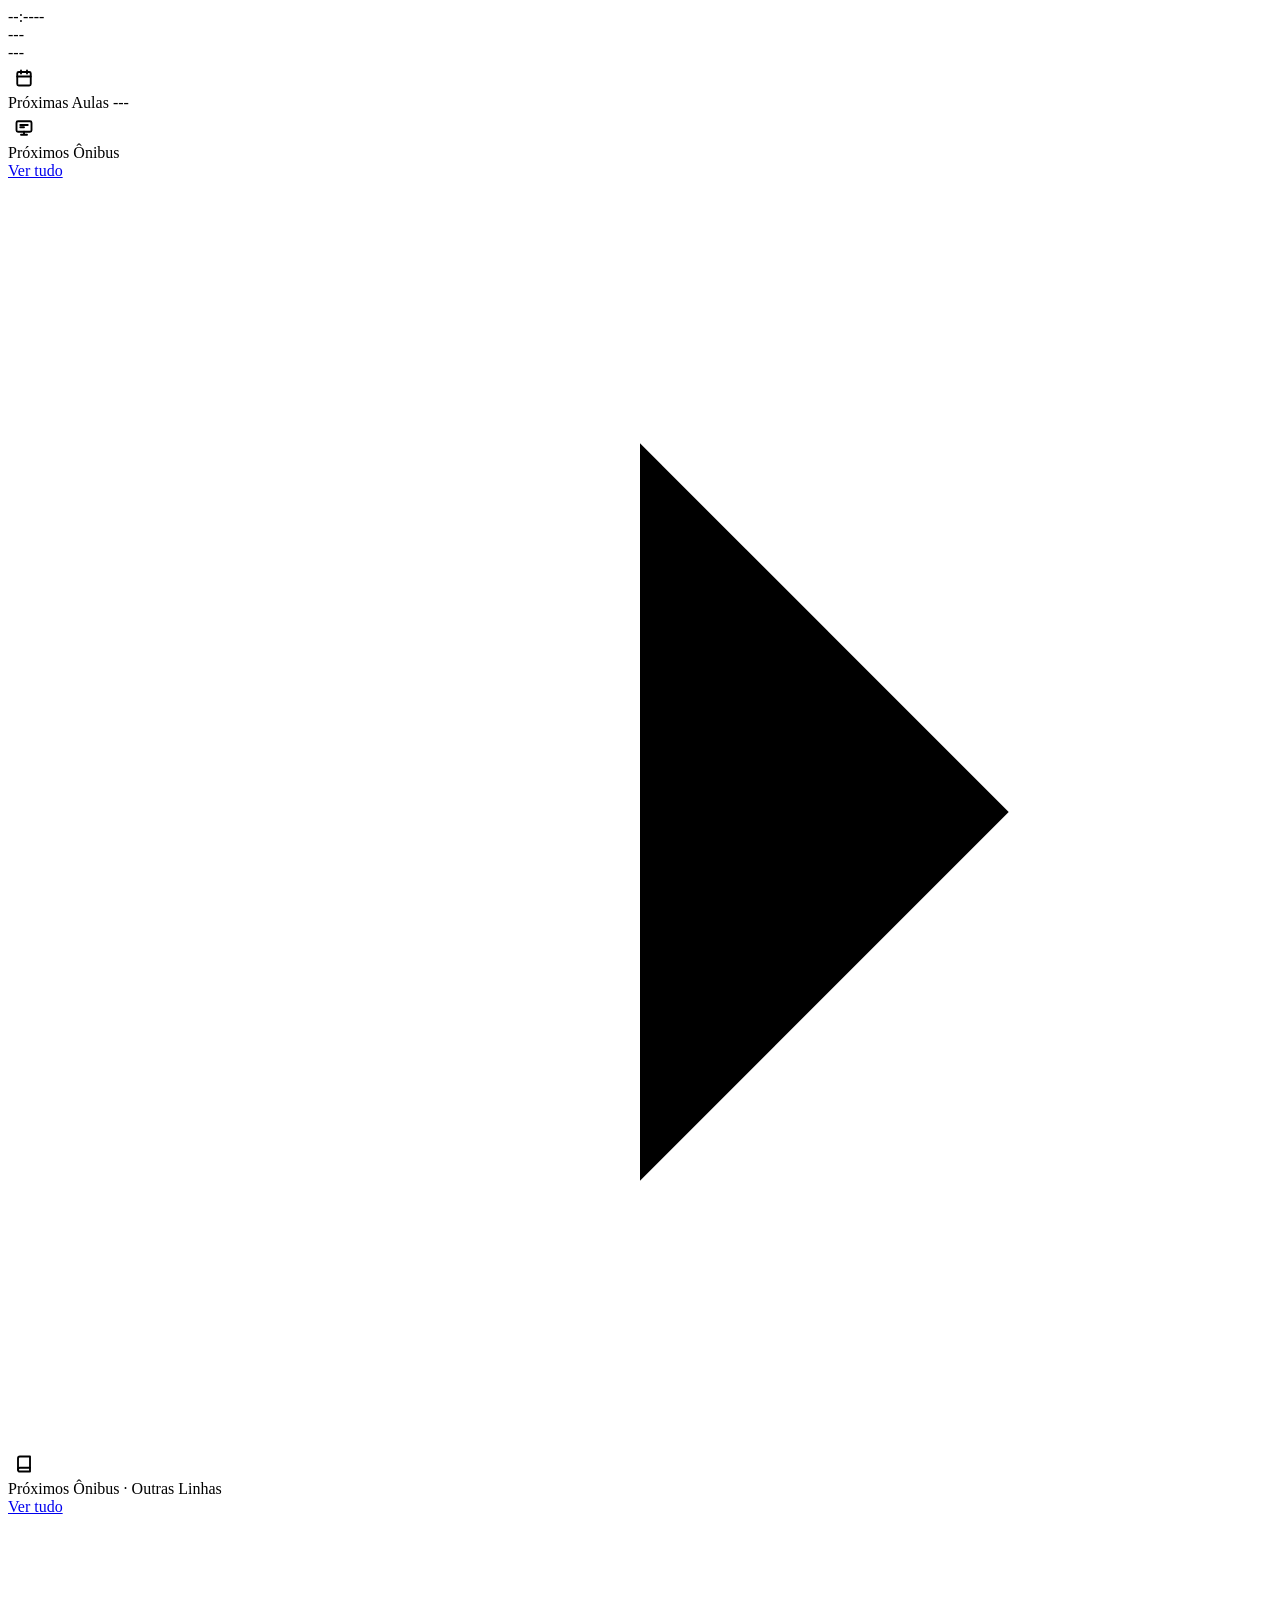
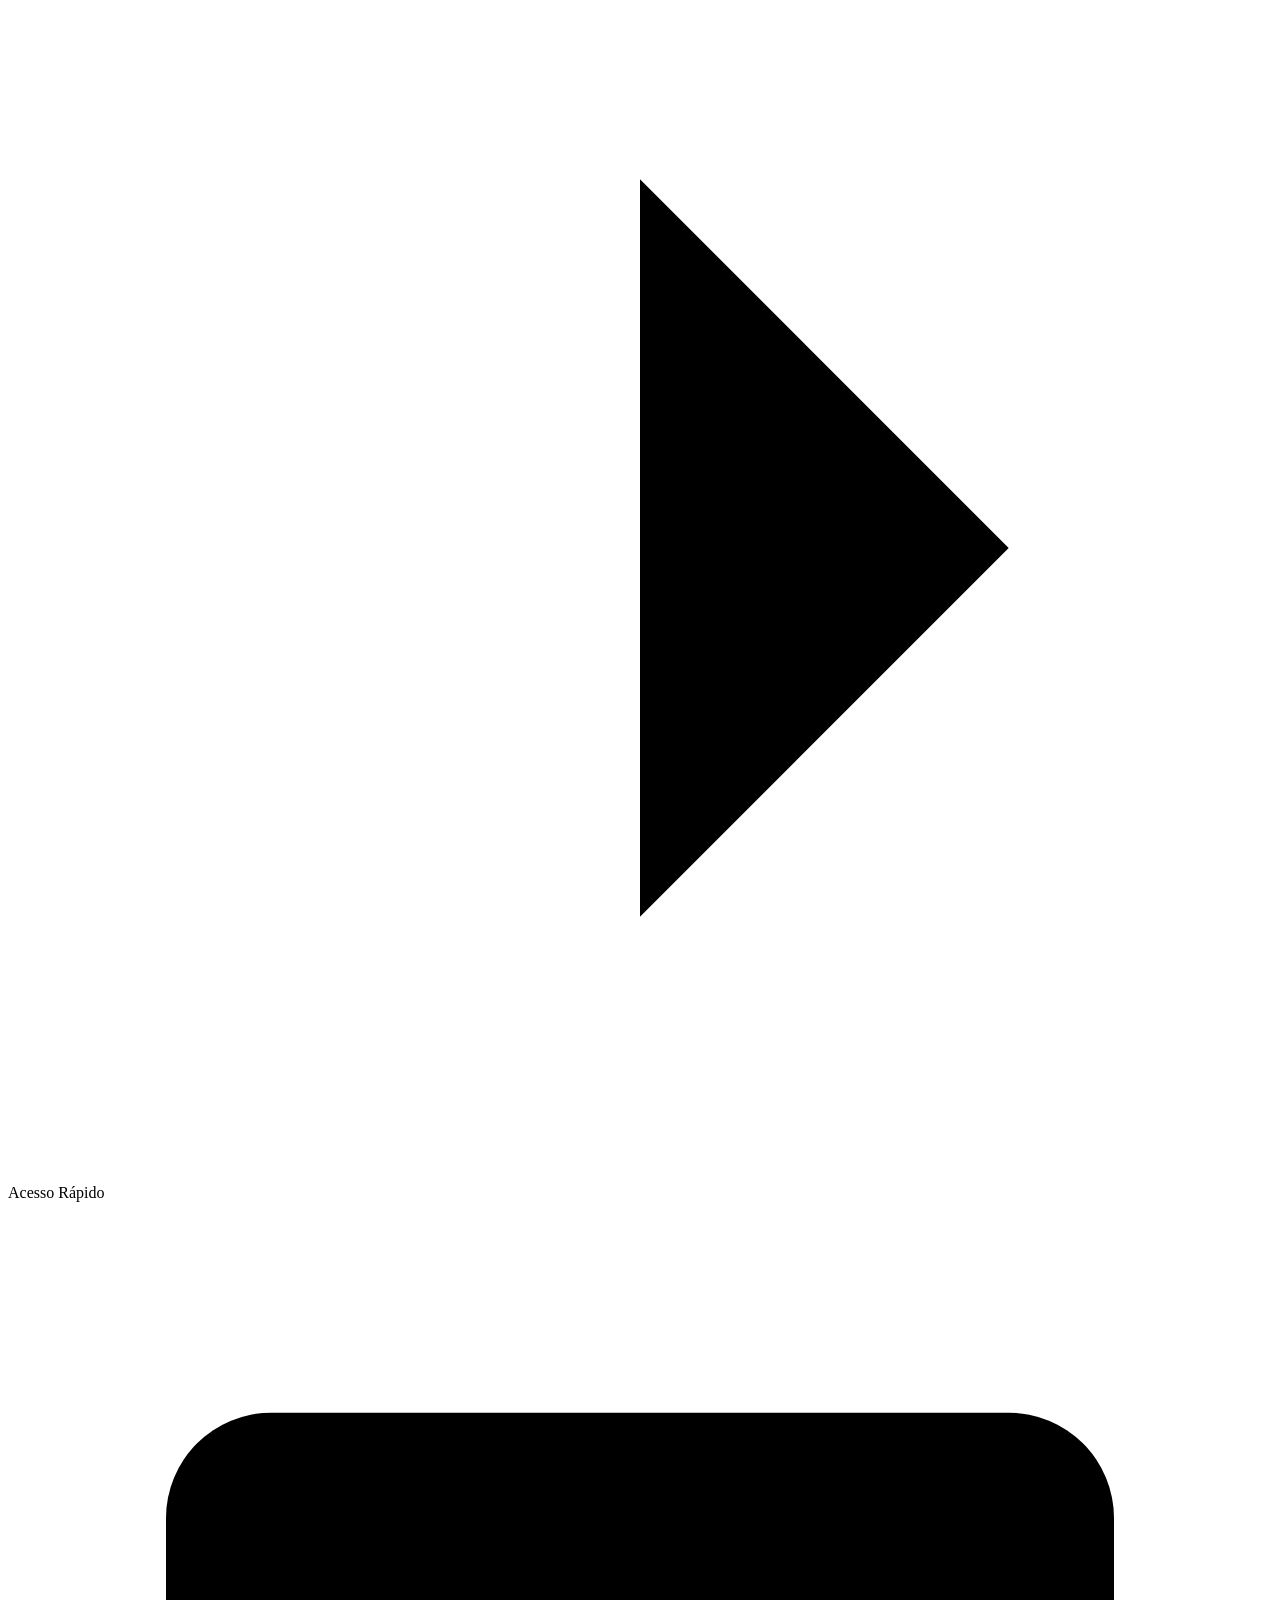
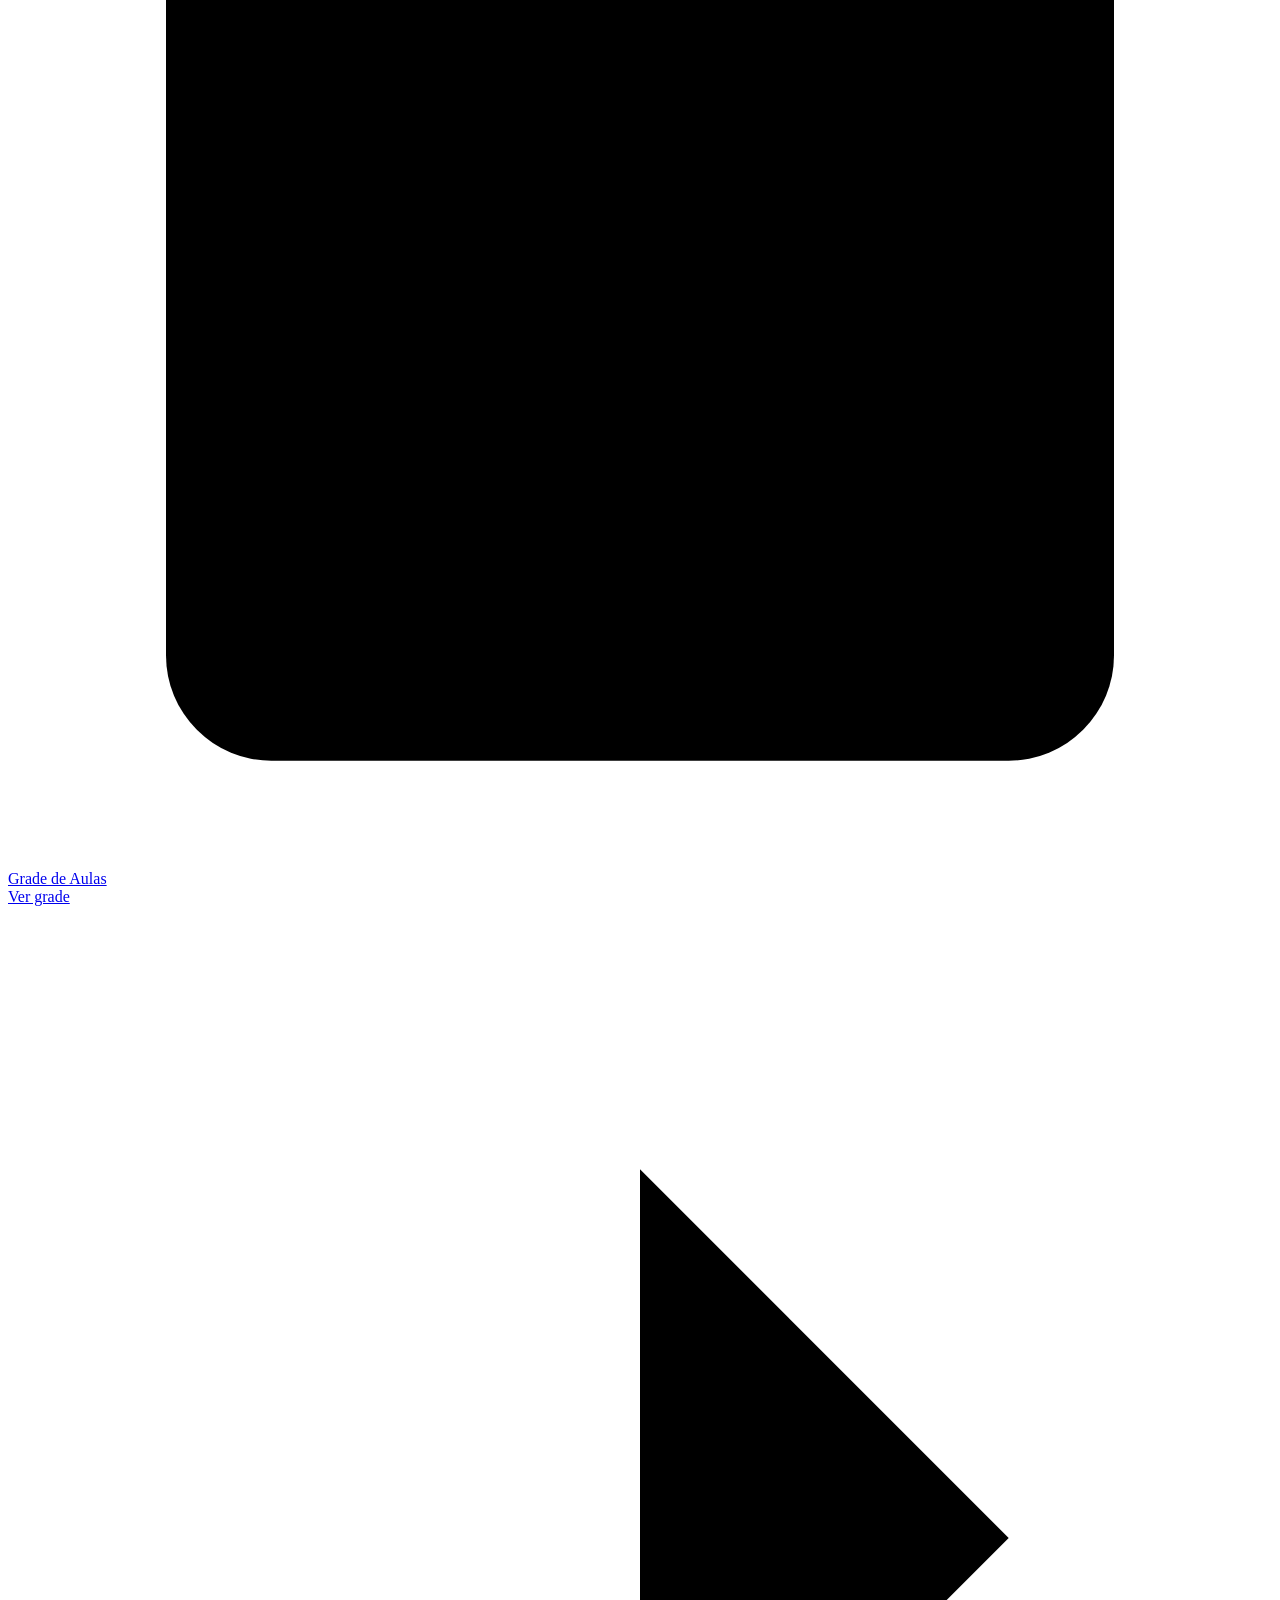
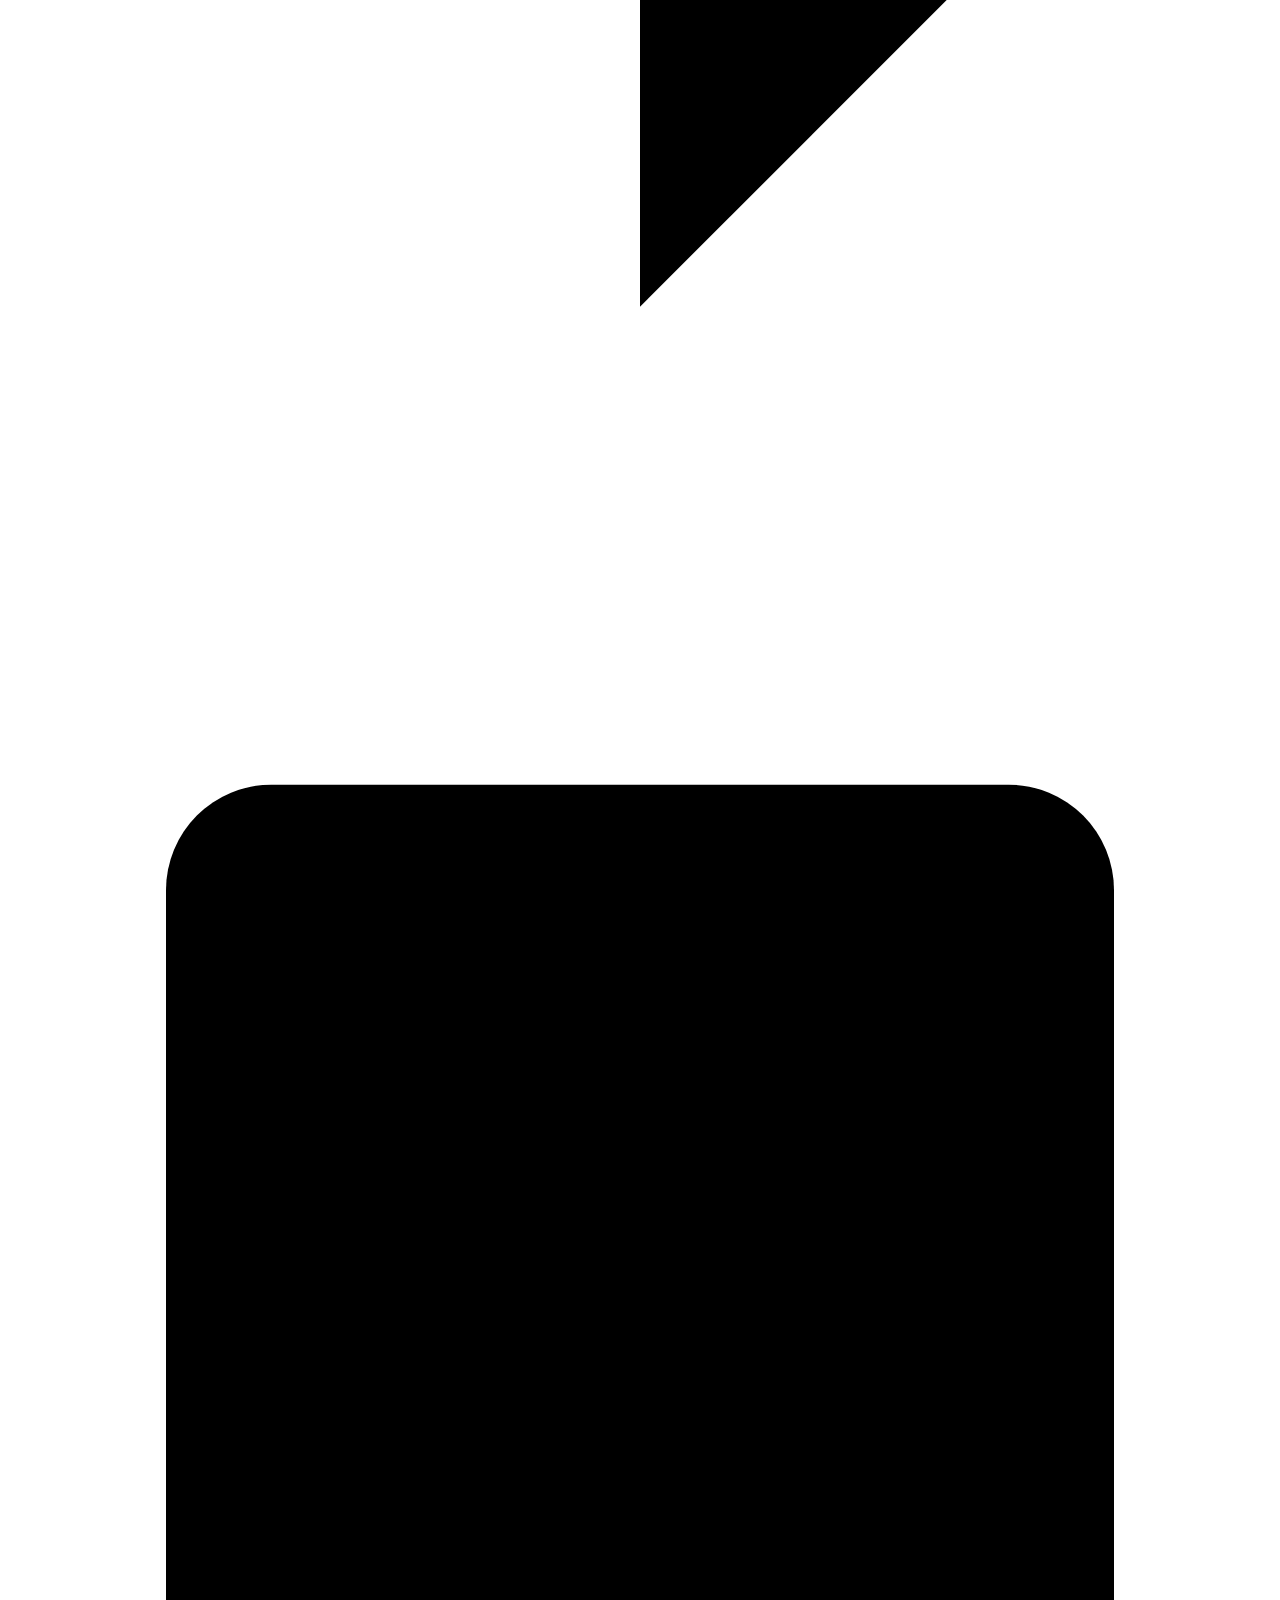
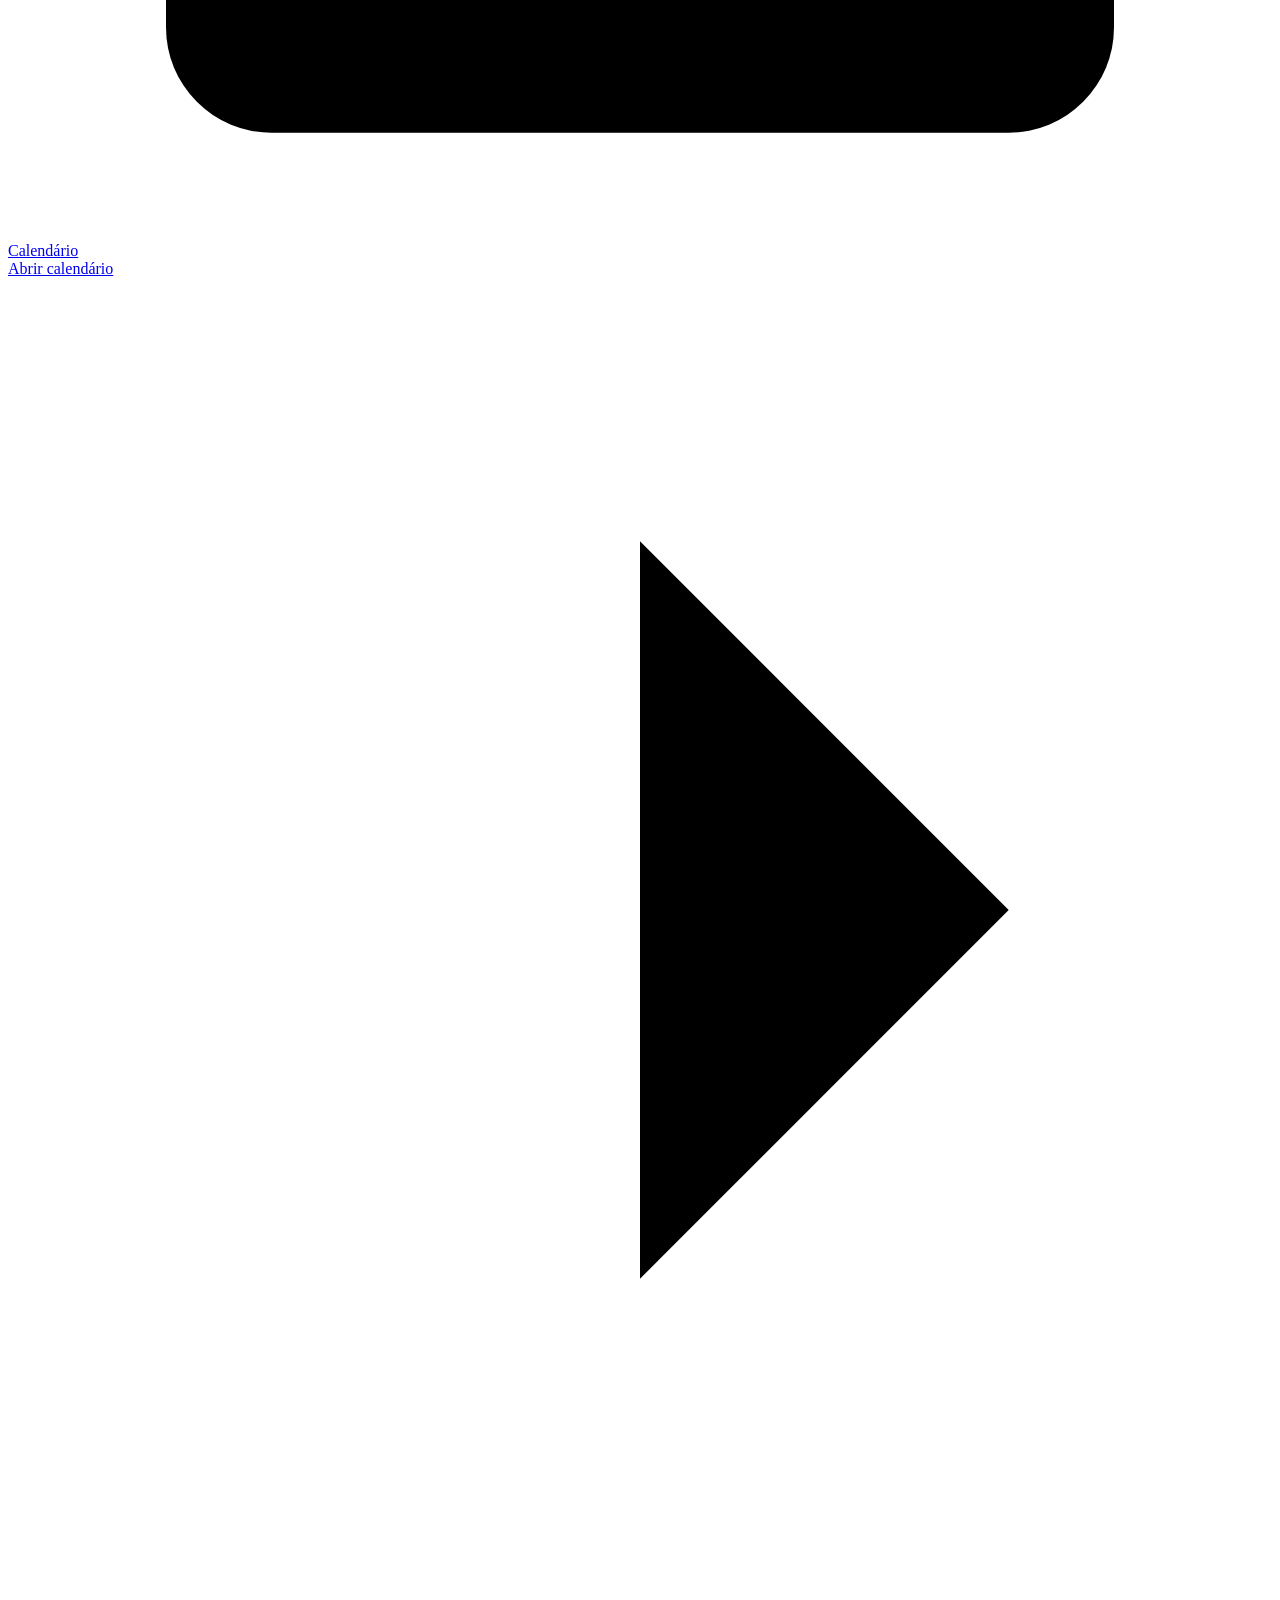
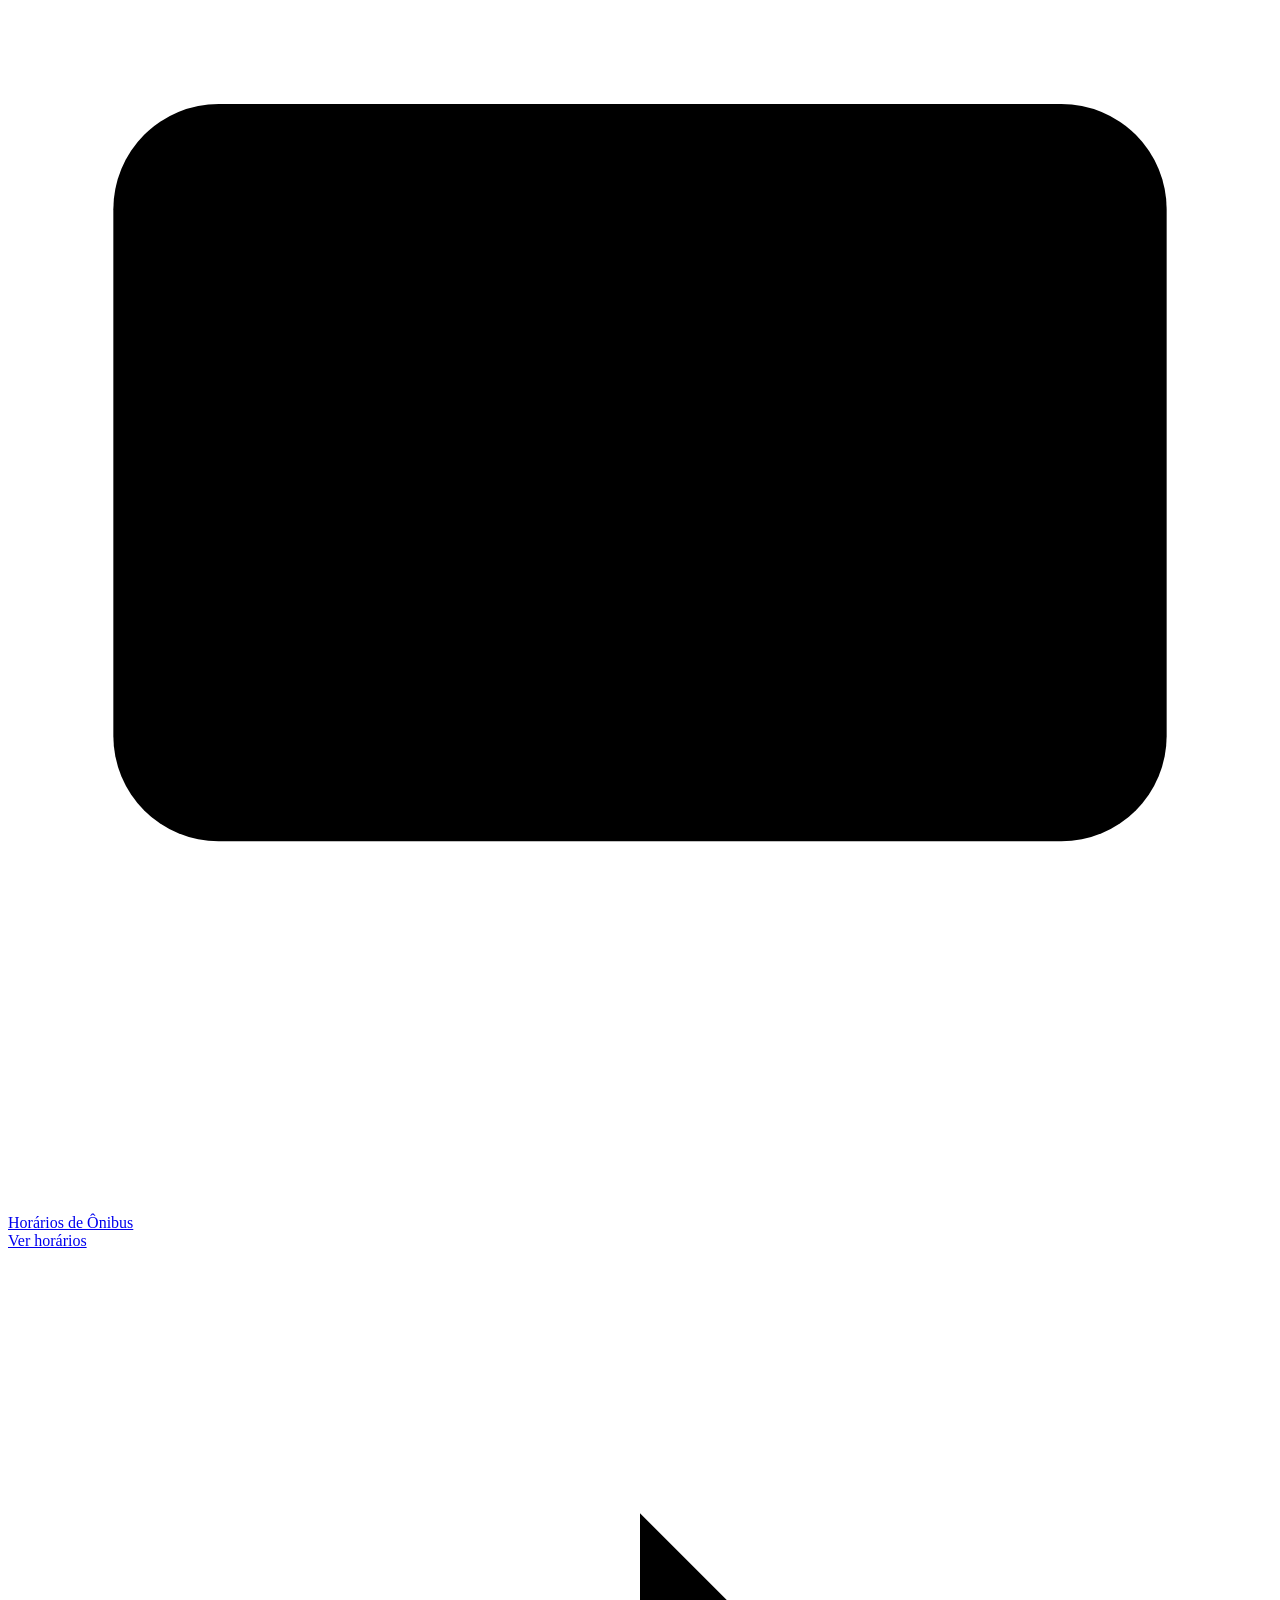
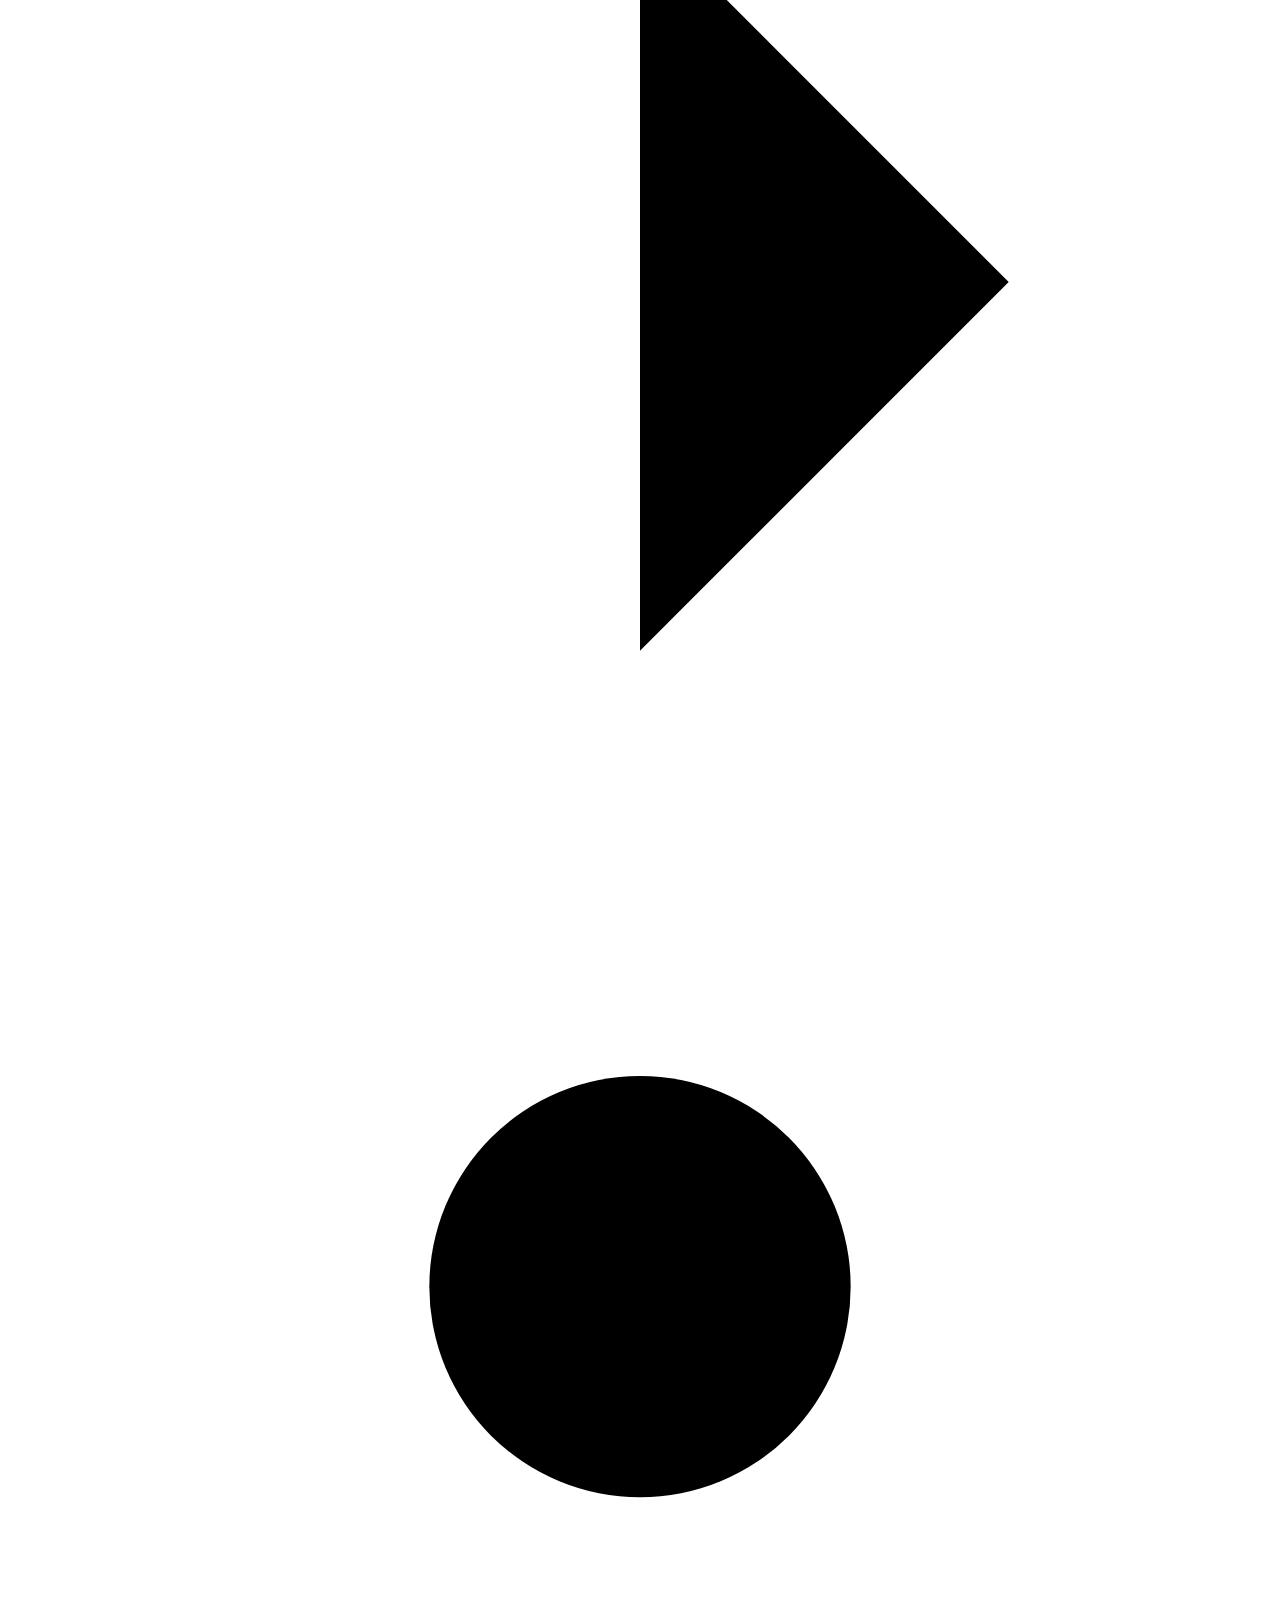
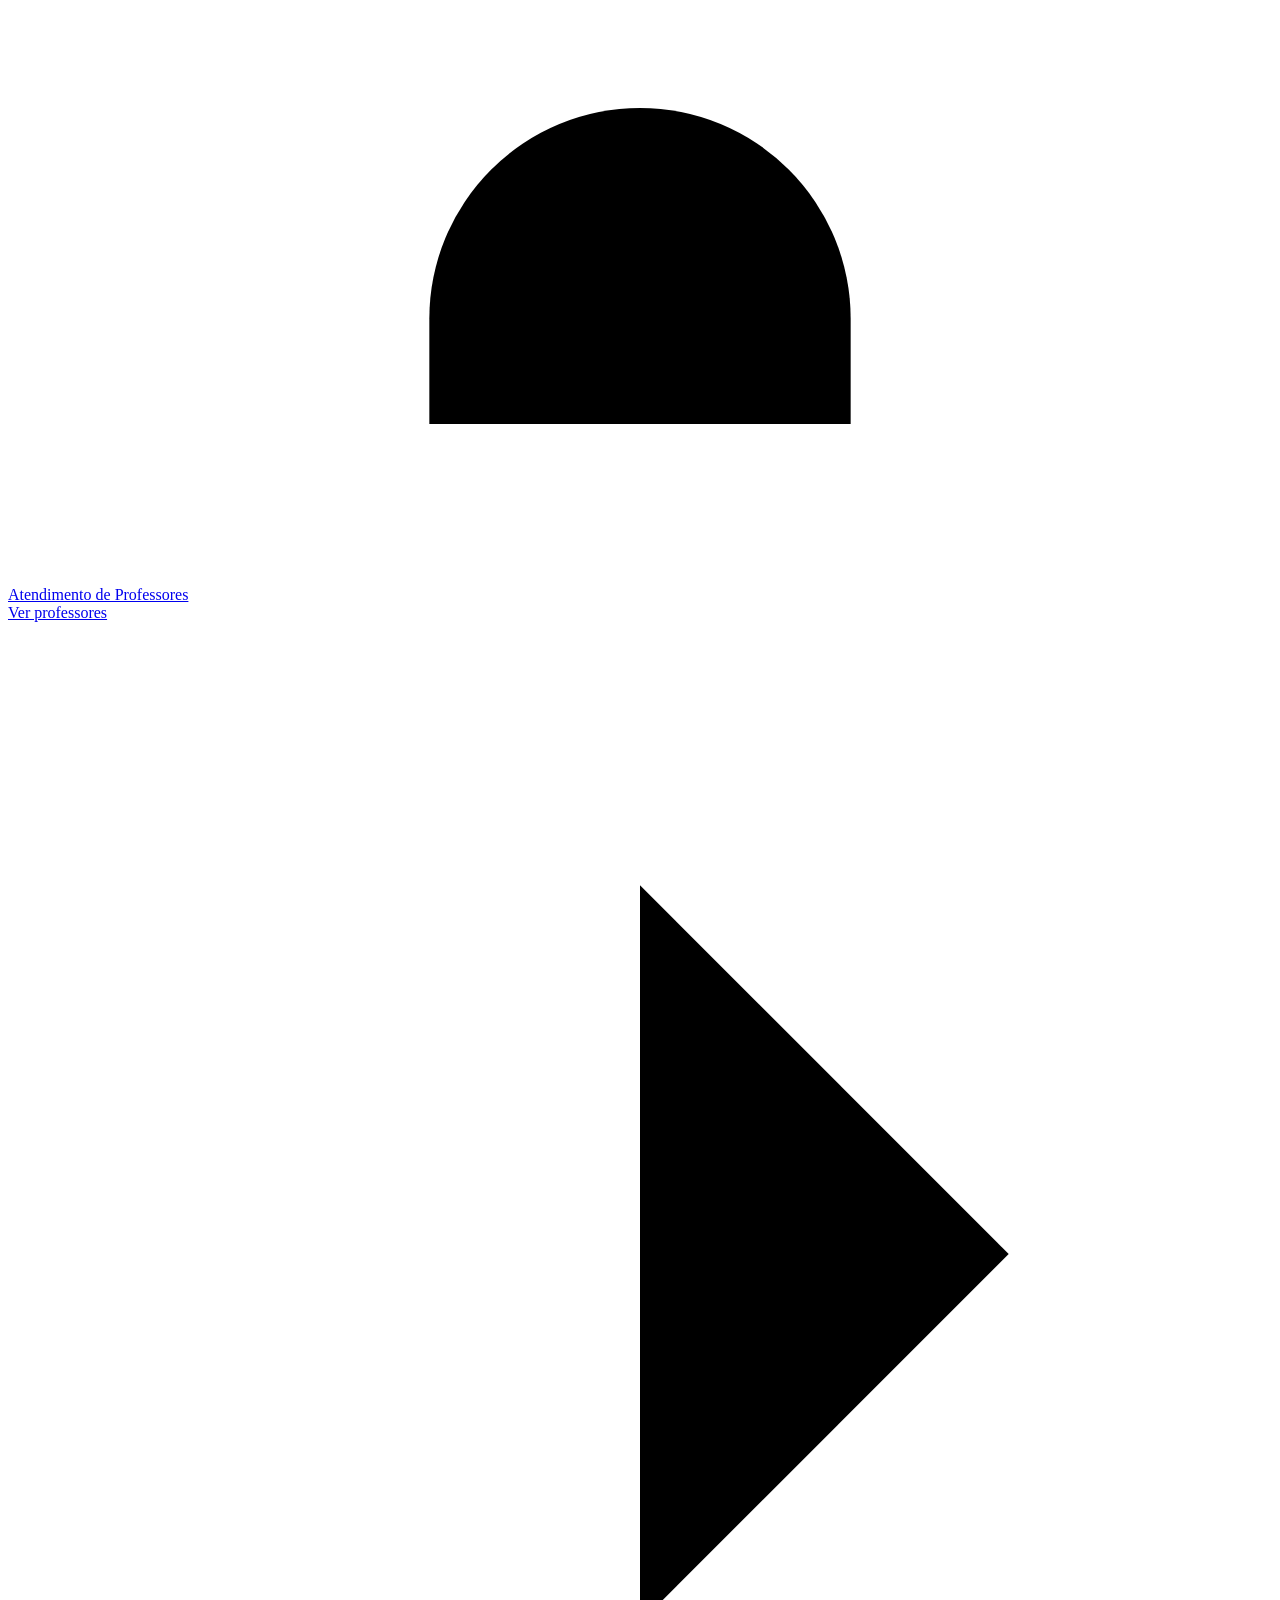
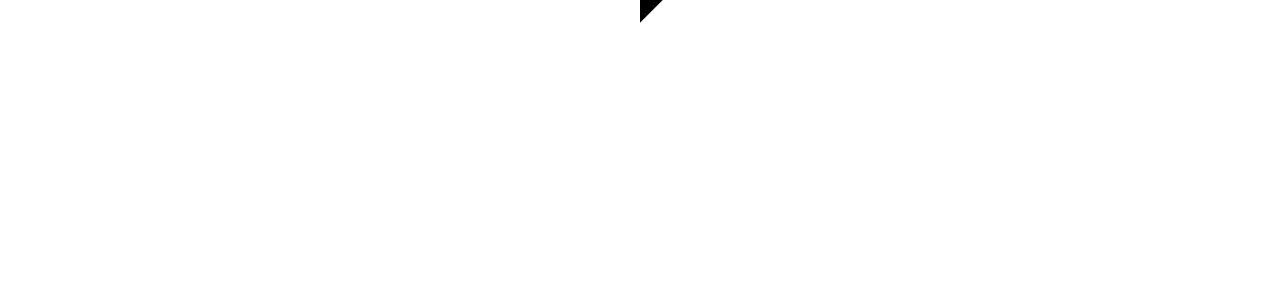
==== index.html @ 362c274b "Add files via upload" ====
<!DOCTYPE html>
<html lang="pt-BR">
<head>
<meta charset="UTF-8">
<meta name="viewport" content="width=device-width, initial-scale=1, viewport-fit=cover">
<meta name="theme-color" content="#F3EDE6">
<title>Portal | 1INFO-2</title>
<script>try{if(localStorage.getItem('theme')==='dark')document.documentElement.dataset.theme='dark'}catch(e){}</script>
<link rel="preconnect" href="https://fonts.googleapis.com">
<link rel="preconnect" href="https://fonts.gstatic.com" crossorigin>
<link rel="stylesheet" href="https://fonts.googleapis.com/css2?family=JetBrains+Mono:wght@400;500;700&display=swap">
<link rel="stylesheet" href="css/index.css">
<link rel="stylesheet" href="css/style.css">
</head>
<body data-page="index">
<div class="page-shell">
    <div class="clock-block">
      <div class="clock-time"><span id="clock-hm">--:--</span><span class="clock-secs" id="clock-ss">--</span></div>
      <div class="clock-weekday" id="clock-weekday">---</div>
      <div class="clock-date"    id="clock-date">---</div>
    </div>

    <div class="schedule-card">
      <div class="schedule-header">
        <div class="schedule-header-left">
          <div style="width: 32px; height: 32px; background: var(--accent-lt); border-radius: 8px; display: flex; align-items: center; justify-content: center; color: var(--accent);">
            <svg viewBox="0 0 24 24" width="18" height="18" fill="none" stroke="currentColor" stroke-width="2.5" stroke-linecap="round" stroke-linejoin="round">
              <rect x="3" y="4" width="18" height="18" rx="2" ry="2"></rect><line x1="16" y1="2" x2="16" y2="6"></line><line x1="8" y1="2" x2="8" y2="6"></line><line x1="3" y1="10" x2="21" y2="10"></line>
            </svg>
          </div>
          <span class="schedule-eyebrow">Próximas Aulas</span>
          <span class="schedule-today-badge" id="schedule-day-badge">---</span>
        </div>
        <span class="schedule-count" id="schedule-count"></span>
      </div>
      <div id="today-schedule"></div>
    </div>

    <div class="schedule-card" id="bus-quick-card">
      <div class="schedule-header">
        <div class="schedule-header-left">
          <div style="width: 32px; height: 32px; background: var(--surface-2); border-radius: 8px; display: flex; align-items: center; justify-content: center; color: var(--text); border: 1px solid var(--border);">
            <svg viewBox="0 0 24 24" width="18" height="18" fill="none" stroke="currentColor" stroke-width="2.5" stroke-linecap="round" stroke-linejoin="round">
              <rect x="2" y="3" width="20" height="14" rx="2"/><path d="M8 21h8M12 17v4"/><path d="M7 8h10M7 11h5"/>
            </svg>
          </div>
          <span class="schedule-eyebrow">Próximos Ônibus</span>
        </div>
        <a href="onibus.html" class="bus-quick-link">Ver tudo <svg viewBox="0 0 24 24"><line x1="5" y1="12" x2="19" y2="12"/><polyline points="12 5 19 12 12 19"/></svg></a>
      </div>
      <div id="bus-quick-rows"></div>
    </div>

    <div class="schedule-card" id="other-bus-quick-card">
      <div class="schedule-header">
        <div class="schedule-header-left">
          <div style="width: 32px; height: 32px; background: var(--surface-2); border-radius: 8px; display: flex; align-items: center; justify-content: center; color: var(--text); border: 1px solid var(--border);">
            <svg viewBox="0 0 24 24" width="18" height="18" fill="none" stroke="currentColor" stroke-width="2.5" stroke-linecap="round" stroke-linejoin="round">
              <path d="M4 19.5A2.5 2.5 0 0 1 6.5 17H20"/><path d="M6.5 2H20v20H6.5A2.5 2.5 0 0 1 4 19.5v-15A2.5 2.5 0 0 1 6.5 2z"/>
            </svg>
          </div>
          <span class="schedule-eyebrow">Próximos Ônibus · Outras Linhas</span>
        </div>
        <a href="onibus.html" class="bus-quick-link">Ver tudo <svg viewBox="0 0 24 24"><line x1="5" y1="12" x2="19" y2="12"/><polyline points="12 5 19 12 12 19"/></svg></a>
      </div>
      <div id="other-bus-quick-rows"></div>
    </div>

    <div class="section-label">Acesso Rápido</div>
    <div class="cards-grid">
      <a href="aulas.html" class="feature-card">
        <div class="card-icon"><svg viewBox="0 0 24 24"><rect x="3" y="4" width="18" height="18" rx="2"/><line x1="16" y1="2" x2="16" y2="6"/><line x1="8" y1="2" x2="8" y2="6"/><line x1="3" y1="10" x2="21" y2="10"/></svg></div>
        <div class="card-body">
          <div class="card-title">Grade de Aulas</div>
          <div class="card-cta">Ver grade <svg viewBox="0 0 24 24"><line x1="5" y1="12" x2="19" y2="12"/><polyline points="12 5 19 12 12 19"/></svg></div>
        </div>
      </a>
      <a href="calendario.html" class="feature-card card-calendar">
        <div class="card-icon"><svg viewBox="0 0 24 24"><rect x="3" y="4" width="18" height="18" rx="2"/><line x1="16" y1="2" x2="16" y2="6"/><line x1="8" y1="2" x2="8" y2="6"/><line x1="3" y1="10" x2="21" y2="10"/><path d="M8 14h.01M12 14h.01M16 14h.01M8 18h.01M12 18h.01"/></svg></div>
        <div class="card-body">
          <div class="card-title">Calendário</div>
          <div class="card-cta">Abrir calendário <svg viewBox="0 0 24 24"><line x1="5" y1="12" x2="19" y2="12"/><polyline points="12 5 19 12 12 19"/></svg></div>
        </div>
      </a>
      <a href="onibus.html" class="feature-card card-bus">
        <div class="card-icon"><svg viewBox="0 0 24 24"><rect x="2" y="3" width="20" height="14" rx="2"/><path d="M8 21h8M12 17v4"/><path d="M7 8h10M7 11h5"/></svg></div>
        <div class="card-body">
          <div class="card-title">Horários de Ônibus</div>
          <div class="card-cta">Ver horários <svg viewBox="0 0 24 24"><line x1="5" y1="12" x2="19" y2="12"/><polyline points="12 5 19 12 12 19"/></svg></div>
        </div>
      </a>
      <a href="horarios.html" class="feature-card card-profs">
        <div class="card-icon"><svg viewBox="0 0 24 24"><path d="M16 21v-2a4 4 0 0 0-8 0v2"/><circle cx="12" cy="7" r="4"/></svg></div>
        <div class="card-body">
          <div class="card-title">Atendimento de Professores</div>
          <div class="card-cta">Ver professores <svg viewBox="0 0 24 24"><line x1="5" y1="12" x2="19" y2="12"/><polyline points="12 5 19 12 12 19"/></svg></div>
        </div>
      </a>
    </div>
  </div>
<script src="js/data.js"></script>
<script src="js/core.js"></script>
<script src="js/index.js"></script>
</body>
</html>
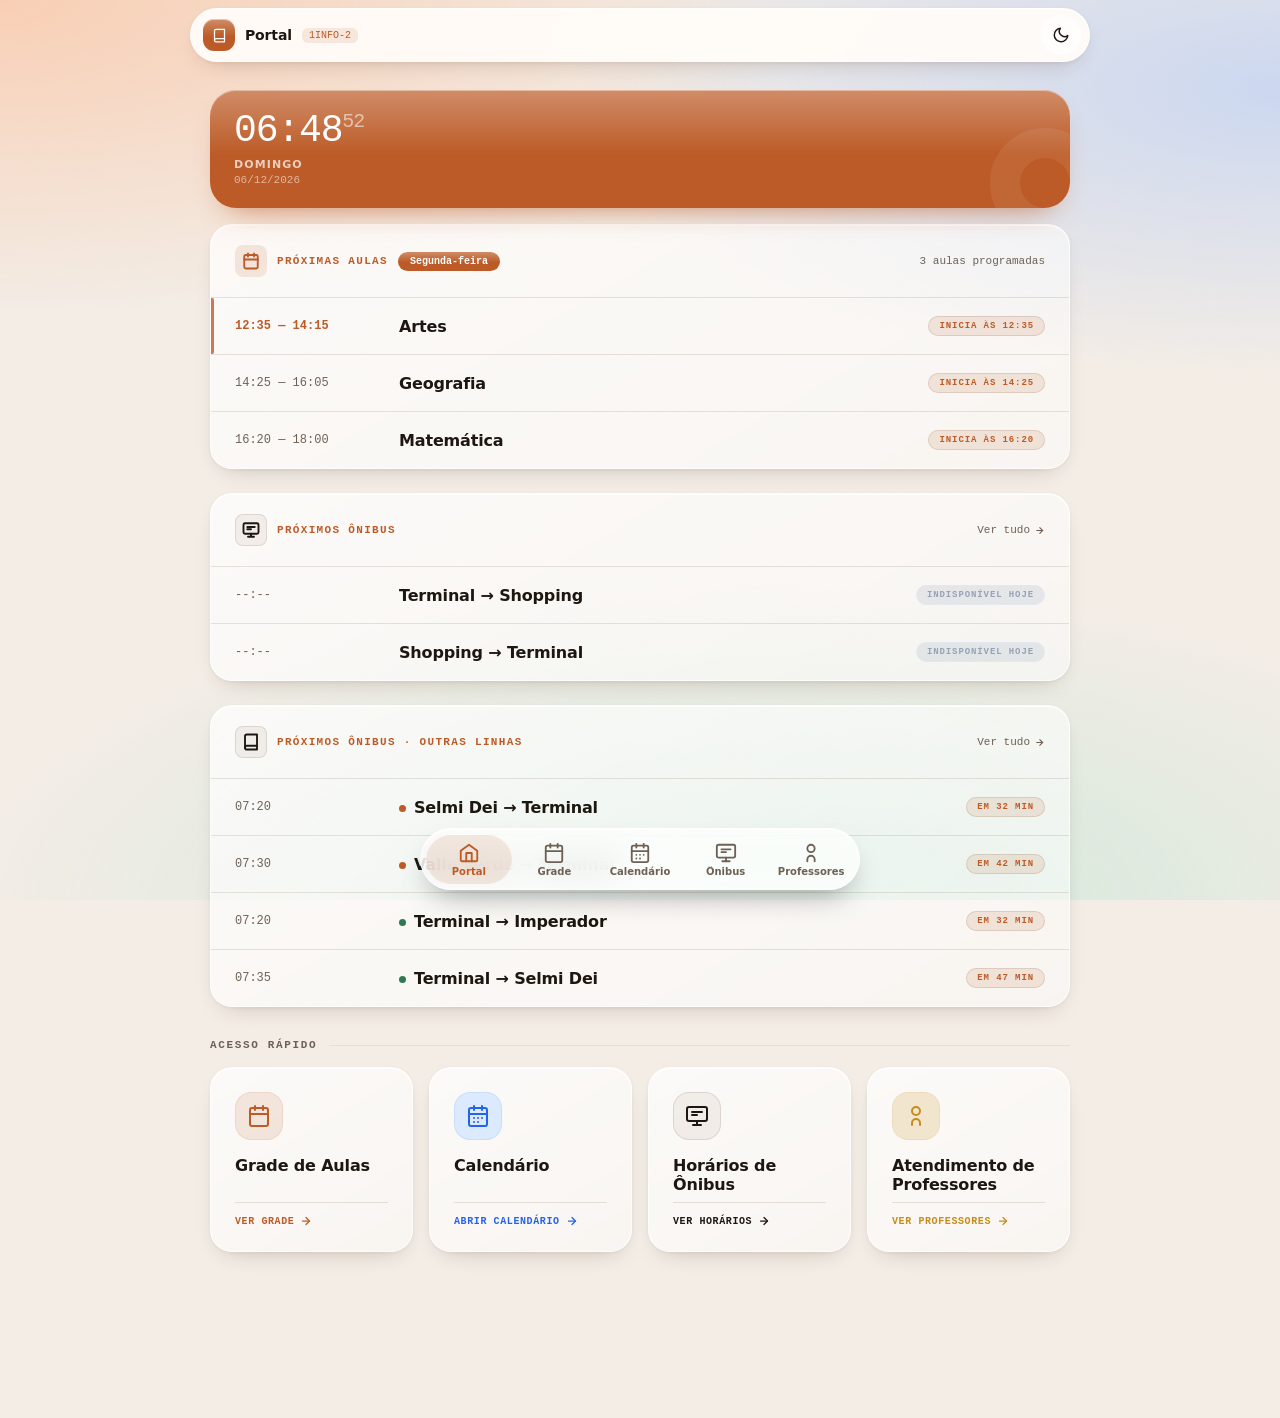
==== commit 40750b36: "Add files via upload" ====
--- a/index.html
+++ b/index.html
@@ -9,8 +9,8 @@
 <link rel="preconnect" href="https://fonts.googleapis.com">
 <link rel="preconnect" href="https://fonts.gstatic.com" crossorigin>
 <link rel="stylesheet" href="https://fonts.googleapis.com/css2?family=JetBrains+Mono:wght@400;500;700&display=swap">
-<link rel="stylesheet" href="css/index.css">
-<link rel="stylesheet" href="css/style.css">
+<link rel="stylesheet" href="index.css">
+<link rel="stylesheet" href="style.css">
 </head>
 <body data-page="index">
 <div class="page-shell">
@@ -98,8 +98,8 @@
       </a>
     </div>
   </div>
-<script src="js/data.js"></script>
-<script src="js/core.js"></script>
-<script src="js/index.js"></script>
+<script src="data.js"></script>
+<script src="core.js"></script>
+<script src="index.js"></script>
 </body>
 </html>
--- a/index.css
+++ b/index.css
@@ -0,0 +1,106 @@
+.page-shell { max-width: 900px; margin: 0 auto; padding: 28px 20px 72px; }
+
+    /* CLOCK */
+    .clock-block {
+      background: var(--accent); color: #fff;
+      border-radius: var(--radius); padding: 22px 24px;
+      display: flex; flex-direction: column; justify-content: center;
+      min-width: 164px; box-shadow: 0 4px 20px rgba(184,92,42,.3);
+      position: relative; overflow: hidden; margin-bottom: 16px;
+    }
+    .clock-block::after {
+      content: ''; position: absolute; bottom: -30px; right: -30px;
+      width: 110px; height: 110px;
+      border: 30px solid rgba(255,255,255,.07); border-radius: 50%;
+    }
+    html[data-theme="dark"] .clock-block { 
+      background: linear-gradient(135deg, #262626 0%, #0A0A0A 100%); 
+      border: 1px solid var(--border);
+      box-shadow: none;
+    }
+    .clock-time    { font-family: var(--mono); font-size: 38px; font-weight: 500; letter-spacing: -.03em; line-height: 1; }
+    .clock-secs    { font-family: var(--mono); font-size: 20px; font-weight: 400; opacity: .55; vertical-align: super; }
+    .clock-weekday { font-size: 11px; font-weight: 700; opacity: .7; margin-top: 8px; text-transform: uppercase; letter-spacing: .1em; }
+    .clock-date    { font-family: var(--mono); font-size: 11px; opacity: .55; margin-top: 3px; }
+
+    /* SCHEDULE CARD */
+    .schedule-card { background: var(--surface); border: 1px solid var(--border); border-top: 4px solid var(--accent); border-radius: var(--radius); box-shadow: 0 12px 30px -10px rgba(0,0,0,0.1); margin-bottom: 24px; overflow: hidden; transition: transform 0.2s ease, box-shadow 0.2s ease; }
+    .schedule-card:hover { transform: translateY(-2px); box-shadow: 0 16px 40px -12px rgba(0,0,0,0.15); }
+    .schedule-header { padding: 20px 24px; border-bottom: 1px solid var(--border); display: flex; align-items: center; justify-content: space-between; gap: 12px; background: var(--surface-2); }
+    .schedule-header-left { display: flex; align-items: center; gap: 10px; }
+    .schedule-eyebrow { font-family: var(--mono); font-size: 11px; font-weight: 800; text-transform: uppercase; letter-spacing: .12em; color: var(--accent); }
+    .schedule-today-badge { font-family: var(--mono); font-size: 10px; font-weight: 700; background: var(--accent); color: #fff; padding: 4px 12px; border-radius: 20px; white-space: nowrap; }
+    .schedule-count { font-family: var(--mono); font-size: 11px; color: var(--muted); }
+    .sched-row { display: grid; grid-template-columns: 148px 1fr auto; align-items: center; gap: 16px; padding: 18px 24px; border-bottom: 1px solid var(--border); position: relative; transition: background .15s; }
+    .sched-row:last-child { border-bottom: none; }
+    .sched-row.live  { background: linear-gradient(90deg,rgba(40,120,80,.06) 0%,transparent 55%); }
+    .sched-row.live::before, .sched-row.next-up::before { content: ''; position: absolute; left: 0; top: 0; bottom: 0; width: 3px; border-radius: 0 2px 2px 0; }
+    .sched-row.live::before    { background: var(--green); }
+    .sched-row.next-up::before { background: var(--accent); opacity: 0.8; }
+    .sched-row.done { opacity: .42; }
+    .class-progress-bar { position: absolute; bottom: 0; left: 0; height: 2px; background: var(--green); transition: width 1s linear; opacity: 0.6; }
+    .class-progress-label { font-weight: 800; margin-left: 6px; opacity: .85; }
+    .sched-time { font-family: var(--mono); font-size: 12px; font-weight: 500; color: var(--muted); white-space: nowrap; }
+    .sched-row.live .sched-time    { color: var(--green);  font-weight: 600; }
+    .sched-row.next-up .sched-time { color: var(--accent); font-weight: 600; }
+    .sched-name { font-size: 16px; font-weight: 700; color: var(--text); letter-spacing: -.01em; }
+    .sched-row.done .sched-name { font-weight: 500; }
+    .sched-pill { font-family: var(--mono); font-size: 9px; font-weight: 600; text-transform: uppercase; letter-spacing: .1em; padding: 4px 10px; border-radius: 20px; white-space: nowrap; border: 1px solid transparent; }
+    .pill-live  { background: var(--green-lt);  color: var(--green);  border-color: rgba(40,120,80,.2); }
+    .pill-done  { background: var(--slate-lt);  color: var(--slate);  border-color: #E2E8F0; }
+    html[data-theme="dark"] .pill-done { background: var(--surface-2); border-color: var(--border); }
+    .pill-next  { background: var(--accent-lt); color: var(--accent); border-color: var(--border); }
+    .live-dot   { display: inline-block; width: 7px; height: 7px; border-radius: 50%; background: var(--green); margin-right: 5px; vertical-align: middle; animation: pulse 1.8s ease-in-out infinite; }
+
+    /* BUS QUICK CARD */
+    #bus-quick-card { }
+    #other-bus-quick-card { }
+    .bus-quick-link { font-family: var(--mono); font-size: 11px; color: var(--muted); text-decoration: none; display: flex; align-items: center; gap: 4px; }
+    .bus-quick-link:hover { color: var(--accent); }
+    .bus-quick-link svg { width: 11px; height: 11px; fill: none; stroke: currentColor; stroke-width: 2.5; }
+    .sched-name .line-tag { font-family: var(--mono); font-size: 10px; font-weight: 700; color: var(--accent); text-transform: uppercase; letter-spacing: .04em; margin-right: 6px; }
+    .sched-name .dir-dot { width: 7px; height: 7px; border-radius: 50%; display: inline-block; margin-right: 8px; vertical-align: middle; }
+    .sched-name .dir-dot.go  { background: var(--accent); }
+    .sched-name .dir-dot.ret { background: var(--green); }
+
+    /* SECTION LABEL */
+    .section-label { font-family: var(--mono); font-size: 11px; font-weight: 700; text-transform: uppercase; letter-spacing: .15em; color: var(--muted); margin: 32px 0 16px; display: flex; align-items: center; gap: 12px; }
+    .section-label::after { content: ''; flex: 1; height: 1px; background: var(--border); opacity: 0.6; }
+
+    /* CARDS GRID */
+    .cards-grid { display: grid; grid-template-columns: repeat(4, 1fr); gap: 16px; }
+    .feature-card { background: var(--surface); border: 1px solid var(--border); border-radius: var(--radius); box-shadow: var(--sh); text-decoration: none; color: inherit; padding: 24px; display: flex; flex-direction: column; height: 100%; }
+    .card-icon { width: 48px; height: 48px; border-radius: 12px; flex-shrink: 0; background: var(--accent-lt); display: flex; align-items: center; justify-content: center; border: 1px solid rgba(var(--accent-rgb), 0.1); margin-bottom: 16px; }
+    .card-icon svg { width: 24px; height: 24px; fill: none; stroke: var(--accent); stroke-width: 2; stroke-linecap: round; stroke-linejoin: round; }
+    .card-bus      .card-icon { background: var(--surface-2);  border-color: var(--border); }
+    .card-bus      .card-icon svg { stroke: var(--text); }
+    .card-profs    .card-icon { background: var(--amber-lt);  border-color: rgba(198,140,26,0.1); }
+    .card-profs    .card-icon svg { stroke: var(--amber); }
+    .card-calendar .card-icon { background: #DBEAFE; border-color: rgba(37,99,235,0.1); }
+    .card-calendar .card-icon svg { stroke: #2563EB; }
+    .card-body  { flex: 1; display: flex; flex-direction: column; }
+    .card-title { font-size: 16px; font-weight: 700; color: var(--text); margin-bottom: 8px; letter-spacing: -.01em; }
+    .card-desc  { font-size: 12.5px; color: var(--muted); line-height: 1.5; margin-bottom: 16px; }
+    .card-cta   { margin-top: auto; font-family: var(--mono); font-size: 10px; font-weight: 700; color: var(--accent); letter-spacing: .06em; text-transform: uppercase; display: inline-flex; align-items: center; gap: 6px; padding-top: 12px; border-top: 1px solid var(--border); }
+    .card-cta svg { width: 12px; height: 12px; fill: none; stroke: currentColor; stroke-width: 2.5; stroke-linecap: round; stroke-linejoin: round; transition: transform .2s; }
+    .feature-card:hover .card-cta svg { transform: translateX(5px); }
+    .card-bus      .card-cta { color: var(--text); }
+    .card-profs    .card-cta { color: var(--amber); }
+    .card-calendar .card-cta { color: #2563EB; }
+
+    /* ANIMATIONS */
+    .clock-block    { }
+    .schedule-card  { }
+    @keyframes pulse-ring { 0% { box-shadow: 0 0 0 0 rgba(198,140,26,.4); } 70% { box-shadow: 0 0 0 8px rgba(198,140,26,0); } 100% { box-shadow: 0 0 0 0 rgba(198,140,26,0); } }
+
+    @media (max-width: 860px) { .cards-grid { grid-template-columns: repeat(2,1fr); } }
+    @media (max-width: 680px) {
+      .clock-time  { font-size: 32px; }
+      .cards-grid  { grid-template-columns: 1fr; gap: 14px; }
+      .feature-card { padding: 20px; }
+      .sched-row   { grid-template-columns: 116px 1fr auto; gap: 10px; padding: 13px 16px; }
+      .schedule-header { padding: 15px 16px; flex-direction: column; align-items: center; gap: 8px; text-align: center; }
+      .schedule-header-left { justify-content: center; }
+      .page-shell  { padding: 16px 14px 20px; }
+    }
+    @media (max-width: 400px) { .sched-row { grid-template-columns: 1fr auto; } .sched-time { display: none; } }
--- a/style.css
+++ b/style.css
@@ -0,0 +1,206 @@
+/* =====================================================================
+   Portal 1INFO-2 — estilo compartilhado (mobile-first, glass leve)
+   Carregado DEPOIS do css da página, então este arquivo dá o acabamento.
+   Regras de desempenho: blur só no dock/modais, sem animação infinita
+   (exceto o ponto "ao vivo"), sem filtros em elementos grandes.
+   ===================================================================== */
+
+/* ── Tokens ─────────────────────────────────────────────────────────── */
+:root {
+  --bg: #F3EDE6; --surface: rgba(255,255,255,.55); --surface-2: rgba(110,80,50,.07);
+  --border: rgba(90,60,30,.13); --text: #1E1711; --muted: #6E6055;
+  --accent: #BC5B27; --accent-rgb: 188,91,39; --accent-lt: rgba(188,91,39,.13); --accent-dk: #8C401C;
+  --green: #2D7A50; --green-lt: rgba(45,122,80,.15);
+  --amber: #C68C1A; --amber-lt: rgba(198,140,26,.18);
+  --danger: #B42318; --danger-lt: rgba(180,35,24,.13);
+  --slate: #94A3B8; --slate-lt: rgba(148,163,184,.2);
+  --radius: 22px;
+  --mono: 'JetBrains Mono', ui-monospace, SFMono-Regular, Menlo, monospace;
+  --sans: -apple-system, BlinkMacSystemFont, 'SF Pro Text', system-ui, 'Segoe UI', Roboto, sans-serif;
+  --display: var(--sans);
+  --sh: 0 10px 24px -14px rgba(70,38,14,.32), 0 1px 4px rgba(70,38,14,.06);
+  --glass-a: rgba(255,255,255,.72); --glass-b: rgba(255,255,255,.46);
+  --edge: rgba(255,255,255,.7); --shine: rgba(255,255,255,.85);
+  --ctl: rgba(255,255,255,.55); --ctl-edge: rgba(255,255,255,.65);
+  --solid: rgba(255,251,247,.97);
+  --grad: linear-gradient(180deg, rgba(255,255,255,.3), rgba(255,255,255,0) 55%), var(--accent);
+  --nav-h: 76px;
+}
+html[data-theme="dark"] {
+  color-scheme: dark;
+  --bg: #0E0B09; --surface: rgba(255,255,255,.06); --surface-2: rgba(255,255,255,.06);
+  --border: rgba(255,255,255,.10); --text: #F1E8DE; --muted: #A99C90;
+  --accent: #F08A4B; --accent-rgb: 240,138,75; --accent-lt: rgba(240,138,75,.17); --accent-dk: #FFB088;
+  --green: #4CC38A; --green-lt: rgba(76,195,138,.16);
+  --amber: #D4A030; --amber-lt: rgba(230,170,50,.16);
+  --danger: #F87171; --danger-lt: rgba(248,113,113,.16);
+  --slate: #5A6A7A; --slate-lt: rgba(148,163,184,.14);
+  --sh: 0 12px 28px -14px rgba(0,0,0,.7);
+  --glass-a: rgba(255,255,255,.10); --glass-b: rgba(255,255,255,.04);
+  --edge: rgba(255,255,255,.16); --shine: rgba(255,255,255,.16);
+  --ctl: rgba(255,255,255,.08); --ctl-edge: rgba(255,255,255,.12);
+  --solid: rgba(30,25,22,.98);
+  --grad: linear-gradient(180deg, rgba(255,255,255,.18), rgba(255,255,255,0) 55%), var(--accent);
+}
+
+/* ── Base ───────────────────────────────────────────────────────────── */
+*, *::before, *::after { box-sizing: border-box; margin: 0; padding: 0; }
+html { -webkit-text-size-adjust: 100%; -webkit-tap-highlight-color: transparent; }
+body {
+  min-height: 100dvh; background: var(--bg); color: var(--text); font-family: var(--sans);
+  -webkit-font-smoothing: antialiased; padding-bottom: calc(var(--nav-h) + env(safe-area-inset-bottom, 0px) + 16px);
+}
+/* fundo estático (uma camada só, sem blobs animados) */
+body::before {
+  content: ''; position: fixed; inset: 0; z-index: -1; pointer-events: none;
+  background:
+    radial-gradient(90% 50% at 0% 0%, rgba(255,170,120,.45), transparent 70%),
+    radial-gradient(80% 45% at 100% 10%, rgba(140,180,255,.38), transparent 70%),
+    radial-gradient(90% 50% at 60% 100%, rgba(120,220,190,.28), transparent 70%);
+}
+html[data-theme="dark"] body::before {
+  background:
+    radial-gradient(90% 50% at 0% 0%, rgba(150,60,20,.35), transparent 70%),
+    radial-gradient(80% 45% at 100% 10%, rgba(40,60,140,.32), transparent 70%),
+    radial-gradient(90% 50% at 60% 100%, rgba(20,110,100,.22), transparent 70%);
+}
+button, input, select, textarea { font: inherit; color: inherit; }
+button, a, summary, label { touch-action: manipulation; }
+button { cursor: pointer; }
+a { color: inherit; }
+:focus-visible { outline: 2px solid rgba(var(--accent-rgb), .75); outline-offset: 2px; }
+h1, .page-title { font-family: var(--display); font-weight: 800; letter-spacing: -.03em; font-size: clamp(24px, 6vw, 32px); line-height: 1.1; }
+.page-shell, main, .container { animation: fadeIn .25s ease-out; }
+
+/* ── Topo e dock (a navegação é gerada por core.js) ──────────────── */
+.topnav {
+  position: sticky; top: calc(8px + env(safe-area-inset-top, 0px)); z-index: 200; height: 54px;
+  margin: calc(8px + env(safe-area-inset-top, 0px)) auto 0; width: calc(100% - 20px); max-width: 900px; padding: 0 8px 0 12px;
+  display: flex; align-items: center; justify-content: space-between; gap: 10px; border-radius: 999px;
+  background: var(--solid); border: 1px solid var(--edge); box-shadow: inset 0 1px 0 var(--shine), var(--sh);
+}
+.nav-brand { display: flex; align-items: center; gap: 10px; text-decoration: none; }
+.nav-logo { width: 32px; height: 32px; border-radius: 11px; display: grid; place-items: center; background: var(--grad); box-shadow: inset 0 1px 0 rgba(255,255,255,.5); }
+.nav-logo svg { width: 15px; height: 15px; fill: none; stroke: #fff; stroke-width: 2; stroke-linecap: round; stroke-linejoin: round; }
+.nav-title { font-size: 14px; font-weight: 700; letter-spacing: -.01em; }
+.nav-tag { font-family: var(--mono); font-size: 10px; padding: 2px 7px; border-radius: 6px; color: var(--accent); background: var(--accent-lt); }
+.theme-btn { width: 40px; height: 40px; border-radius: 50%; display: grid; place-items: center; background: var(--ctl); border: 1px solid var(--ctl-edge); }
+.theme-btn svg { width: 18px; height: 18px; fill: none; stroke: currentColor; stroke-width: 2; stroke-linecap: round; stroke-linejoin: round; }
+.theme-btn .i-sun { display: none; } html[data-theme="dark"] .theme-btn .i-sun { display: block; } html[data-theme="dark"] .theme-btn .i-moon { display: none; }
+
+.dock {
+  position: fixed; left: 50%; bottom: calc(10px + env(safe-area-inset-bottom, 0px)); z-index: 300; transform: translateX(-50%);
+  width: min(calc(100% - 20px), 440px); display: flex; padding: 5px; border-radius: 999px;
+  background: var(--glass-a); border: 1px solid var(--edge);
+  -webkit-backdrop-filter: blur(16px) saturate(1.6); backdrop-filter: blur(16px) saturate(1.6);
+  box-shadow: inset 0 1px 0 var(--shine), 0 14px 30px -12px rgba(0,0,0,.4);
+}
+@supports not (backdrop-filter: blur(1px)) { .dock { background: var(--solid); } }
+.dock-item {
+  flex: 1; min-width: 0; display: flex; flex-direction: column; align-items: center; gap: 2px; padding: 8px 2px 7px; border-radius: 999px;
+  text-decoration: none; color: var(--muted); font-size: 10px; font-weight: 700; transition: transform .15s ease, background-color .2s ease, color .2s ease;
+}
+.dock-item svg { width: 22px; height: 22px; fill: none; stroke: currentColor; stroke-width: 2; stroke-linecap: round; stroke-linejoin: round; }
+.dock-item span { max-width: 100%; overflow: hidden; text-overflow: ellipsis; white-space: nowrap; }
+.dock-item:active { transform: scale(.92); }
+.dock-item[aria-current="page"] { color: var(--accent); background: var(--accent-lt); box-shadow: inset 0 1px 0 var(--shine); }
+
+/* ── Material vidro: cartões e painéis (sem blur, só gradiente + borda) ─ */
+:is(.schedule-card, .feature-card, .smart-card, .bus-panel, .legend-card, .corujao-card, .calendar-card, .editor-panel, .events-panel,
+    .table-card, .filtered-results-area, .next-event-card, .today-banner, .category-selector-card) {
+  border: 1px solid var(--edge); border-radius: var(--radius);
+  background: linear-gradient(150deg, var(--glass-a), var(--glass-b));
+  box-shadow: inset 0 1px 0 var(--shine), var(--sh);
+}
+.schedule-card { overflow: hidden; }
+.schedule-header { background: transparent; }
+.feature-card { transition: transform .15s ease; }
+.feature-card:active { transform: scale(.97); }
+.clock-block { border-radius: 26px; padding: 22px 24px; background: var(--grad); box-shadow: inset 0 1px 0 rgba(255,255,255,.4), 0 16px 30px -18px rgba(var(--accent-rgb), .8); }
+html[data-theme="dark"] .clock-block { background: linear-gradient(135deg, rgba(var(--accent-rgb), .42), rgba(var(--accent-rgb), .12)); border: 1px solid var(--edge); }
+.clock-time { font-variant-numeric: tabular-nums; }
+.card-icon { border-radius: 16px; }
+.schedule-today-badge { background: var(--grad); }
+.class-progress-bar { background: var(--green); }
+.time-pill.next-go, .today-chip.live { background: var(--grad); color: #fff; border-color: transparent; }
+.time-pill.next-ret { background: var(--green); color: #fff; border-color: transparent; }
+.time-pill.past { opacity: .42; }
+.today-chip, .time-pill, .corujao-pill { border-radius: 12px; background: var(--ctl); border-color: var(--ctl-edge); }
+.viewing-banner { border-radius: 18px; background: var(--amber-lt); }
+
+/* modais e folhas: fundo sólido (legibilidade + custo baixo) */
+:is(.day-sheet, .modal-card, .category-selector-card) { background: var(--solid); border: 1px solid var(--edge); border-radius: 28px; box-shadow: 0 24px 60px -20px rgba(0,0,0,.5); }
+:is(.day-panel, .modal-overlay, .category-selector-overlay, .loading-overlay) { background: rgba(30,18,8,.4); }
+.day-sheet, .modal-card { animation: sheetIn .25s ease-out; }
+@media (max-width: 640px) {
+  .day-sheet { border-radius: 28px 28px 0 0; animation: slideUp .3s cubic-bezier(.16,1,.3,1); max-height: 88dvh; }
+}
+
+/* ── Controles ──────────────────────────────────────────────────────── */
+:is(.btn, .icon-btn, .mini-btn, .btn-manage, .panel-close, .copy-btn, .line-btn, .daytype-btn, .category-opt-btn, .countdown, .btn-add-new) {
+  background: var(--ctl); border: 1px solid var(--ctl-edge); color: var(--text); box-shadow: inset 0 1px 0 var(--shine);
+  transition: transform .15s ease, background-color .2s ease;
+}
+:is(.btn, .icon-btn, .mini-btn, .btn-manage, .panel-close, .copy-btn, .line-btn, .daytype-btn, .category-opt-btn, .btn-add-new):active { transform: scale(.94); }
+:is(.btn, .line-btn, .daytype-btn, .btn-manage, .btn-add-new, .panel-close, .countdown) { border-radius: 999px; }
+.btn { min-height: 42px; padding-inline: 16px; font-size: 13px; }
+.icon-btn { border-radius: 50%; width: 40px; min-height: 40px; padding: 0; }
+.mini-btn, .copy-btn { border-radius: 12px; }
+.category-opt-btn { border-radius: 20px; }
+.btn-ghost { background: transparent; box-shadow: none; }
+:is(.btn-primary, .line-btn.active, .copy-btn:hover) { background: var(--grad); color: #fff; border-color: transparent; }
+.daytype-btn.active { background: var(--accent-lt); color: var(--accent-dk); border-color: rgba(var(--accent-rgb), .5); }
+.btn-danger { background: var(--danger-lt); color: var(--danger); border-color: rgba(180,35,24,.25); }
+input:not([type="checkbox"]):not([type="radio"]):not([type="file"]), select, textarea, #searchBar {
+  font-size: 16px; /* evita o zoom automático do iOS ao focar */
+  background: var(--ctl); border: 1px solid var(--ctl-edge); border-radius: 16px; box-shadow: inset 0 2px 4px rgba(70,38,14,.06);
+}
+input:focus, select:focus, textarea:focus { outline: none; border-color: rgba(var(--accent-rgb), .65); box-shadow: 0 0 0 4px rgba(var(--accent-rgb), .16); }
+.status-spinner, .spinner { border-color: rgba(var(--accent-rgb), .18); border-top-color: var(--accent); }
+
+/* abas do calendário */
+.view-tabs { background: var(--ctl); border: 1px solid var(--ctl-edge); border-radius: 24px; padding: 6px; }
+.tab-indicator { top: 6px; bottom: 6px; left: 6px; width: calc((100% - 12px) / 3); border-radius: 18px; background: var(--solid); box-shadow: 0 4px 12px -4px rgba(0,0,0,.3); transition: transform .3s cubic-bezier(.34,1.3,.64,1); }
+.tab-btn { font-size: 12.5px; padding: 11px 4px; gap: 6px; white-space: nowrap; border-radius: 18px; }
+.tab-panel.active { animation: fadeIn .2s ease-out; }
+@media (max-width: 420px) { .tab-btn { font-size: 11.5px; gap: 5px; } .tab-btn svg { width: 13px; height: 13px; } }
+
+/* ── Tabelas e calendário ───────────────────────────────────────────── */
+td { border-bottom-color: var(--border); }
+td.time-cell { background: var(--surface-2) !important; }
+td.time-cell.live-row { background: var(--accent-lt) !important; }
+th { background: var(--accent-lt); }
+th.today-col, html body th.today-col, .horarios-th, .table-responsive th { background: var(--accent); color: #fff; }
+td.today-col { background: rgba(var(--accent-rgb), .08); }
+.subj-pill { border-radius: 12px; }
+.empty-overlay { background: var(--solid); }
+.empty, .editor-intro { border-radius: 20px; background: var(--ctl); border-color: var(--ctl-edge); }
+.day-cell { border-radius: 16px; border-color: var(--ctl-edge); background-color: var(--ctl); transition: transform .15s ease; }
+.day-cell:active { transform: scale(.94); }
+.day-cell.outside { background-color: transparent; border-color: transparent; opacity: .5; }
+.day-cell.today { border-color: rgba(var(--accent-rgb), .7); background-color: rgba(var(--accent-rgb), .12); box-shadow: inset 0 0 0 1.5px rgba(var(--accent-rgb), .75); }
+.day-cell.today .day-number { color: var(--accent); }
+.day-cell.selected { background-color: rgba(var(--accent-rgb), .2); }
+.event-pill { border-radius: 9px; background: rgba(255,255,255,.55); }
+html[data-theme="dark"] .event-pill { background: rgba(255,255,255,.08); }
+.event-row, .day-event, .link-row, .attachment-item, .manage-item, .filtered-item, .bulk-actions { border-radius: 18px; background: var(--ctl); border-color: var(--ctl-edge); }
+.sched-row.live { background: linear-gradient(90deg, rgba(45,190,120,.1), transparent 60%); }
+
+/* ── Toast ──────────────────────────────────────────────────────────── */
+.toast {
+  position: fixed; left: 50%; bottom: calc(var(--nav-h) + env(safe-area-inset-bottom, 0px) + 16px); transform: translateX(-50%); z-index: 10000;
+  max-width: calc(100% - 32px); padding: 12px 20px; border-radius: 999px; font-size: 13px; font-weight: 700; text-align: center;
+  color: var(--text); background: var(--solid); border: 1px solid var(--edge); box-shadow: var(--sh); pointer-events: none; animation: toastIn .25s ease-out;
+}
+
+/* ── Animações (só opacity/transform) ───────────────────────────────── */
+@keyframes fadeIn { from { opacity: 0; } }
+@keyframes fadeUp { from { opacity: 0; transform: translateY(10px); } }
+@keyframes reveal { from { opacity: 0; transform: translateY(8px); } }
+@keyframes sheetIn { from { opacity: 0; transform: translateY(14px) scale(.98); } }
+@keyframes slideUp { from { transform: translateY(100%); } }
+@keyframes toastIn { from { opacity: 0; transform: translate(-50%, 12px); } }
+@keyframes pulse { 50% { opacity: .45; transform: scale(.75); } }
+@keyframes blink { 50% { opacity: .3; } }
+@keyframes spin { to { transform: rotate(360deg); } }
+@media (prefers-reduced-motion: reduce) { *, *::before, *::after { animation-duration: .001ms !important; transition-duration: .001ms !important; } }
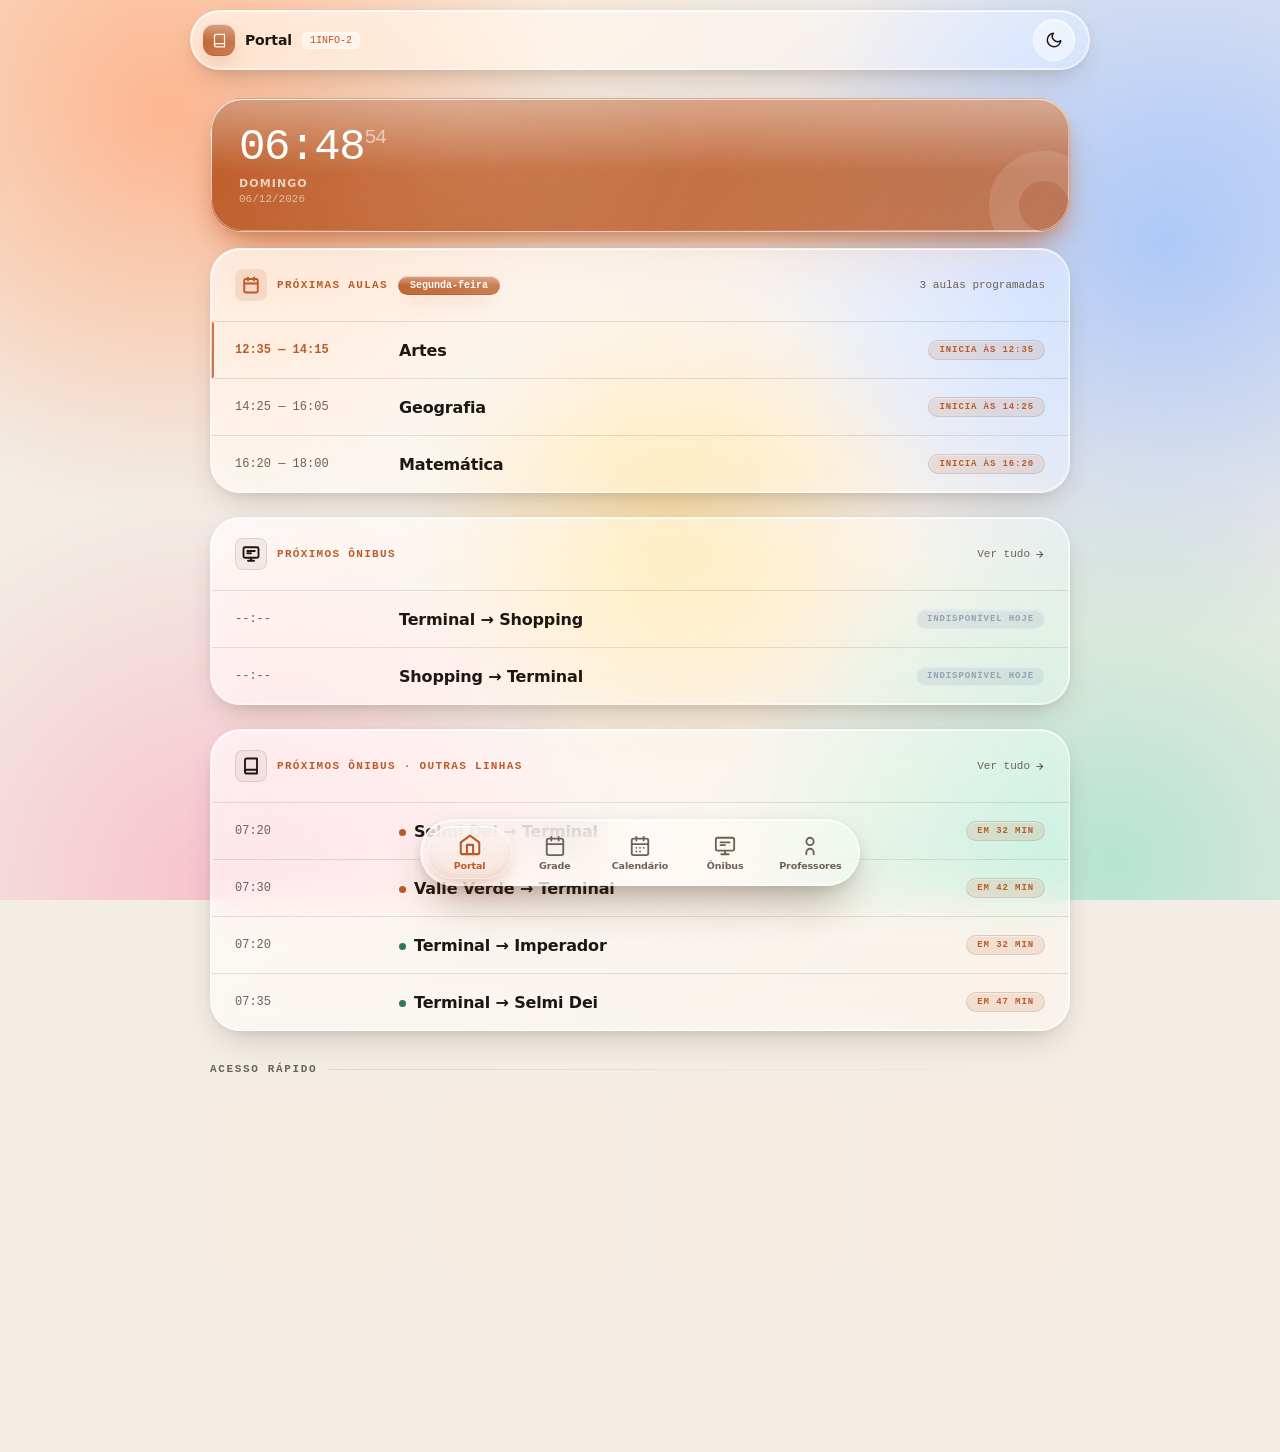
==== commit ae430e33: "Add files via upload" ====
--- a/index.html
+++ b/index.html
@@ -101,5 +101,6 @@
 <script src="data.js"></script>
 <script src="core.js"></script>
 <script src="index.js"></script>
+<script src="glass.js"></script>
 </body>
 </html>
--- a/index.css
+++ b/index.css
@@ -53,8 +53,8 @@
     .live-dot   { display: inline-block; width: 7px; height: 7px; border-radius: 50%; background: var(--green); margin-right: 5px; vertical-align: middle; animation: pulse 1.8s ease-in-out infinite; }
 
     /* BUS QUICK CARD */
-    #bus-quick-card { }
-    #other-bus-quick-card { }
+    #bus-quick-card { animation: fadeUp .45s .11s cubic-bezier(.22,1,.36,1) both; }
+    #other-bus-quick-card { animation: fadeUp .45s .13s cubic-bezier(.22,1,.36,1) both; }
     .bus-quick-link { font-family: var(--mono); font-size: 11px; color: var(--muted); text-decoration: none; display: flex; align-items: center; gap: 4px; }
     .bus-quick-link:hover { color: var(--accent); }
     .bus-quick-link svg { width: 11px; height: 11px; fill: none; stroke: currentColor; stroke-width: 2.5; }
@@ -64,11 +64,11 @@
     .sched-name .dir-dot.ret { background: var(--green); }
 
     /* SECTION LABEL */
-    .section-label { font-family: var(--mono); font-size: 11px; font-weight: 700; text-transform: uppercase; letter-spacing: .15em; color: var(--muted); margin: 32px 0 16px; display: flex; align-items: center; gap: 12px; }
+    .section-label { font-family: var(--mono); font-size: 11px; font-weight: 700; text-transform: uppercase; letter-spacing: .15em; color: var(--muted); margin: 32px 0 16px; display: flex; align-items: center; gap: 12px; animation: fadeUp .45s .14s cubic-bezier(.22,1,.36,1) both; }
     .section-label::after { content: ''; flex: 1; height: 1px; background: var(--border); opacity: 0.6; }
 
     /* CARDS GRID */
-    .cards-grid { display: grid; grid-template-columns: repeat(4, 1fr); gap: 16px; }
+    .cards-grid { display: grid; grid-template-columns: repeat(4, 1fr); gap: 16px; animation: fadeUp .45s .18s cubic-bezier(.22,1,.36,1) both; }
     .feature-card { background: var(--surface); border: 1px solid var(--border); border-radius: var(--radius); box-shadow: var(--sh); text-decoration: none; color: inherit; padding: 24px; display: flex; flex-direction: column; height: 100%; }
     .card-icon { width: 48px; height: 48px; border-radius: 12px; flex-shrink: 0; background: var(--accent-lt); display: flex; align-items: center; justify-content: center; border: 1px solid rgba(var(--accent-rgb), 0.1); margin-bottom: 16px; }
     .card-icon svg { width: 24px; height: 24px; fill: none; stroke: var(--accent); stroke-width: 2; stroke-linecap: round; stroke-linejoin: round; }
@@ -89,8 +89,8 @@
     .card-calendar .card-cta { color: #2563EB; }
 
     /* ANIMATIONS */
-    .clock-block    { }
-    .schedule-card  { }
+    .clock-block    { animation: fadeUp .45s cubic-bezier(.22,1,.36,1) both; }
+    .schedule-card  { animation: fadeUp .45s .08s cubic-bezier(.22,1,.36,1) both; }
     @keyframes pulse-ring { 0% { box-shadow: 0 0 0 0 rgba(198,140,26,.4); } 70% { box-shadow: 0 0 0 8px rgba(198,140,26,0); } 100% { box-shadow: 0 0 0 0 rgba(198,140,26,0); } }
 
     @media (max-width: 860px) { .cards-grid { grid-template-columns: repeat(2,1fr); } }
--- a/style.css
+++ b/style.css
@@ -1,206 +1,582 @@
 /* =====================================================================
-   Portal 1INFO-2 — estilo compartilhado (mobile-first, glass leve)
-   Carregado DEPOIS do css da página, então este arquivo dá o acabamento.
-   Regras de desempenho: blur só no dock/modais, sem animação infinita
-   (exceto o ponto "ao vivo"), sem filtros em elementos grandes.
+   Portal 1INFO-2 — Liquid Glass (estilo único, pensado para celular)
+   Carregado DEPOIS do css da página: este arquivo dá o acabamento.
+   Desempenho: blur só em superfícies grandes (cartões, topo, dock, folhas),
+   nada de blur em botões/campos/chips, hover só com mouse, animações
+   pausam durante a rolagem e usam transform/opacity.
    ===================================================================== */
 
-/* ── Tokens ─────────────────────────────────────────────────────────── */
+/* ── Base ───────────────────────────────────────────────────────────── */
 :root {
-  --bg: #F3EDE6; --surface: rgba(255,255,255,.55); --surface-2: rgba(110,80,50,.07);
-  --border: rgba(90,60,30,.13); --text: #1E1711; --muted: #6E6055;
-  --accent: #BC5B27; --accent-rgb: 188,91,39; --accent-lt: rgba(188,91,39,.13); --accent-dk: #8C401C;
-  --green: #2D7A50; --green-lt: rgba(45,122,80,.15);
-  --amber: #C68C1A; --amber-lt: rgba(198,140,26,.18);
-  --danger: #B42318; --danger-lt: rgba(180,35,24,.13);
-  --slate: #94A3B8; --slate-lt: rgba(148,163,184,.2);
-  --radius: 22px;
+  --text: #1E1711; --green: #2D7A50; --amber: #C68C1A; --danger: #B42318; --slate: #94A3B8;
   --mono: 'JetBrains Mono', ui-monospace, SFMono-Regular, Menlo, monospace;
-  --sans: -apple-system, BlinkMacSystemFont, 'SF Pro Text', system-ui, 'Segoe UI', Roboto, sans-serif;
-  --display: var(--sans);
-  --sh: 0 10px 24px -14px rgba(70,38,14,.32), 0 1px 4px rgba(70,38,14,.06);
-  --glass-a: rgba(255,255,255,.72); --glass-b: rgba(255,255,255,.46);
-  --edge: rgba(255,255,255,.7); --shine: rgba(255,255,255,.85);
-  --ctl: rgba(255,255,255,.55); --ctl-edge: rgba(255,255,255,.65);
-  --solid: rgba(255,251,247,.97);
-  --grad: linear-gradient(180deg, rgba(255,255,255,.3), rgba(255,255,255,0) 55%), var(--accent);
-  --nav-h: 76px;
-}
-html[data-theme="dark"] {
+}
+html[data-theme="dark"] { --amber: #D4A030; --danger: #F87171; --slate: #5A6A7A; }
+
+*, *::before, *::after { box-sizing: border-box; margin: 0; padding: 0; }
+html { -webkit-text-size-adjust: 100%; }
+body {
+  background: var(--bg); font-family: var(--sans); min-height: 100dvh; color: var(--text);
+  -webkit-font-smoothing: antialiased; -moz-osx-font-smoothing: grayscale; text-rendering: optimizeLegibility;
+  padding-bottom: calc(96px + env(safe-area-inset-bottom, 0px));
+}
+button, input, select, textarea { font: inherit; }
+button { cursor: pointer; }
+button, a, label, summary { touch-action: manipulation; }
+a { color: inherit; }
+footer { display: none; }
+
+/* ── Barra superior (gerada por core.js) ────────────────────────────── */
+.topnav { z-index: 200; display: flex; align-items: center; justify-content: space-between; gap: 12px; }
+.nav-brand { display: flex; align-items: center; gap: 10px; text-decoration: none; }
+.nav-logo { width: 32px; height: 32px; flex-shrink: 0; display: flex; align-items: center; justify-content: center; }
+.nav-logo svg { width: 15px; height: 15px; fill: none; stroke: #fff; stroke-width: 2; stroke-linecap: round; stroke-linejoin: round; }
+.nav-title { font-size: 14px; font-weight: 700; color: var(--text); letter-spacing: -.01em; }
+.nav-tag { font-family: var(--mono); font-size: 10px; color: var(--accent); padding: 2px 7px; border-radius: 5px; border: 1px solid var(--border); }
+.theme-btn { width: 42px; height: 42px; border-radius: 50%; display: grid; place-items: center; color: var(--text);
+  background: var(--lg-ctl-fill); border: 1px solid var(--lg-tile-edge); box-shadow: inset 0 1px 0 var(--lg-shine); transition: transform .4s var(--lg-spring); }
+.theme-btn:active { transform: scale(.86); }
+.theme-btn svg { width: 18px; height: 18px; fill: none; stroke: currentColor; stroke-width: 2; stroke-linecap: round; stroke-linejoin: round; }
+.theme-btn .i-sun { display: none; }
+html[data-theme="dark"] .theme-btn .i-sun { display: block; }
+html[data-theme="dark"] .theme-btn .i-moon { display: none; }
+
+/* ── Toast (base; o acabamento de vidro vem mais abaixo) ────────────── */
+.toast { position: fixed; left: 50%; bottom: calc(100px + env(safe-area-inset-bottom, 0px)); transform: translateX(-50%); z-index: 10000;
+  max-width: calc(100% - 32px); text-align: center; font-size: 13px; font-weight: 700; pointer-events: none; }
+
+/* ── Animações base ─────────────────────────────────────────────────── */
+@keyframes fadeIn  { from { opacity: 0; } to { opacity: 1; } }
+@keyframes fadeUp  { from { opacity: 0; transform: translateY(14px); } to { opacity: 1; transform: translateY(0); } }
+@keyframes blink   { 0%, 100% { opacity: 1; } 50% { opacity: .3; } }
+@keyframes pulse   { 0%, 100% { opacity: 1; transform: scale(1); } 50% { opacity: .5; transform: scale(.75); } }
+@keyframes spin    { to { transform: rotate(360deg); } }
+@keyframes reveal  { 0% { opacity: 0; transform: perspective(800px) rotateX(-12deg) translateY(20px); } 100% { opacity: 1; transform: none; } }
+@keyframes sheetIn { from { opacity: 0; transform: translateY(16px) scale(.98); } to { opacity: 1; transform: none; } }
+@keyframes slideUp { from { transform: translateY(100%); } to { transform: translateY(0); } }
+
+
+/* =====================================================================
+   Portal 1INFO-2 — Liquid Glass (inspirado no iOS 26)
+   Camada visual única: não altera a lógica das páginas.
+   ===================================================================== */
+@property --hl {
+syntax: '<number>'; inherits: false; initial-value: 0;
+}
+/* ── TOKENS ─────────────────────────────────────────────────────────── */
+:root {
+  --lg-spring: cubic-bezier(.34, 1.56, .64, 1);
+  --lg-ease:   cubic-bezier(.22, 1, .36, 1);
+  --lg-blur: 26px;
+  --lg-ink: 70, 38, 14;
+
+  --lg-a: rgba(255,255,255,.66);
+  --lg-b: rgba(255,255,255,.30);
+  --lg-edge: rgba(255,255,255,.75);
+  --lg-edge-soft: rgba(255,255,255,.5);
+  --lg-ctl-fill: rgba(255,255,255,.5);
+  --lg-ctl-fill-h: rgba(255,255,255,.8);
+  --lg-tile: rgba(255,255,255,.42);
+  --lg-tile-edge: rgba(255,255,255,.6);
+  --lg-solid: rgba(255,251,247,.93);
+  --lg-rim: 255,255,255;
+  --lg-rim-k: 1;
+  --lg-shine: rgba(255,255,255,.85);
+
+  --bg: #F3EDE6;
+  --surface: rgba(255,255,255,.5);
+  --surface-2: rgba(110,80,50,.07);
+  --border: rgba(90,60,30,.13);
+  --muted: #6E6055;
+  --accent: #BC5B27;
+  --accent-rgb: 188, 91, 39;
+  --accent-lt: rgba(188,91,39,.13);
+  --accent-dk: #8C401C;
+  --green-lt: rgba(45,122,80,.15);
+  --amber-lt: rgba(198,140,26,.18);
+  --danger-lt: rgba(180,35,24,.13);
+  --slate-lt: rgba(148,163,184,.2);
+
+  --radius: 26px;
+  --sans: -apple-system, BlinkMacSystemFont, 'SF Pro Text', 'Inter', system-ui, sans-serif;
+  --display: -apple-system, BlinkMacSystemFont, 'SF Pro Display', 'Inter', system-ui, sans-serif;
+
+  --sh: 0 14px 34px -14px rgba(var(--lg-ink), .30), 0 2px 8px rgba(var(--lg-ink), .06);
+  --sh-hover: 0 22px 50px -16px rgba(var(--lg-ink), .38), 0 4px 12px rgba(var(--lg-ink), .08);
+
+  --lg-accent-bg:
+    linear-gradient(180deg, rgba(255,255,255,.38) 0%, rgba(255,255,255,0) 55%),
+    linear-gradient(135deg, rgba(var(--accent-rgb), .96), rgba(var(--accent-rgb), .76));
+  --lg-accent-shadow:
+    inset 0 1px 0 rgba(255,255,255,.6), inset 0 -1px 0 rgba(0,0,0,.10),
+    0 10px 22px -8px rgba(var(--accent-rgb), .6);
+}
+html[data-theme="dark"]:root {
   color-scheme: dark;
-  --bg: #0E0B09; --surface: rgba(255,255,255,.06); --surface-2: rgba(255,255,255,.06);
-  --border: rgba(255,255,255,.10); --text: #F1E8DE; --muted: #A99C90;
-  --accent: #F08A4B; --accent-rgb: 240,138,75; --accent-lt: rgba(240,138,75,.17); --accent-dk: #FFB088;
-  --green: #4CC38A; --green-lt: rgba(76,195,138,.16);
-  --amber: #D4A030; --amber-lt: rgba(230,170,50,.16);
-  --danger: #F87171; --danger-lt: rgba(248,113,113,.16);
-  --slate: #5A6A7A; --slate-lt: rgba(148,163,184,.14);
-  --sh: 0 12px 28px -14px rgba(0,0,0,.7);
-  --glass-a: rgba(255,255,255,.10); --glass-b: rgba(255,255,255,.04);
-  --edge: rgba(255,255,255,.16); --shine: rgba(255,255,255,.16);
-  --ctl: rgba(255,255,255,.08); --ctl-edge: rgba(255,255,255,.12);
-  --solid: rgba(30,25,22,.98);
-  --grad: linear-gradient(180deg, rgba(255,255,255,.18), rgba(255,255,255,0) 55%), var(--accent);
-}
-
-/* ── Base ───────────────────────────────────────────────────────────── */
-*, *::before, *::after { box-sizing: border-box; margin: 0; padding: 0; }
-html { -webkit-text-size-adjust: 100%; -webkit-tap-highlight-color: transparent; }
-body {
-  min-height: 100dvh; background: var(--bg); color: var(--text); font-family: var(--sans);
-  -webkit-font-smoothing: antialiased; padding-bottom: calc(var(--nav-h) + env(safe-area-inset-bottom, 0px) + 16px);
-}
-/* fundo estático (uma camada só, sem blobs animados) */
-body::before {
-  content: ''; position: fixed; inset: 0; z-index: -1; pointer-events: none;
+  --lg-ink: 0, 0, 0;
+  --lg-a: rgba(255,255,255,.10);
+  --lg-b: rgba(255,255,255,.035);
+  --lg-edge: rgba(255,255,255,.2);
+  --lg-edge-soft: rgba(255,255,255,.13);
+  --lg-ctl-fill: rgba(255,255,255,.08);
+  --lg-ctl-fill-h: rgba(255,255,255,.16);
+  --lg-tile: rgba(255,255,255,.055);
+  --lg-tile-edge: rgba(255,255,255,.1);
+  --lg-solid: rgba(28,23,20,.94);
+  --lg-rim-k: .5;
+  --lg-shine: rgba(255,255,255,.22);
+
+  --bg: #0E0B09;
+  --surface: rgba(255,255,255,.06);
+  --surface-2: rgba(255,255,255,.06);
+  --border: rgba(255,255,255,.10);
+  --text: #F1E8DE;
+  --muted: #A99C90;
+  --accent: #F08A4B;
+  --accent-rgb: 240, 138, 75;
+  --accent-lt: rgba(240,138,75,.17);
+  --accent-dk: #FFB088;
+  --green: #4CC38A;
+  --green-lt: rgba(76,195,138,.16);
+  --amber-lt: rgba(230,170,50,.16);
+  --danger-lt: rgba(248,113,113,.16);
+  --slate-lt: rgba(148,163,184,.14);
+  --sh: 0 16px 40px -14px rgba(0,0,0,.7), 0 2px 8px rgba(0,0,0,.3);
+  --sh-hover: 0 24px 56px -16px rgba(0,0,0,.8), 0 4px 12px rgba(0,0,0,.35);
+}
+html { scroll-behavior: smooth; -webkit-tap-highlight-color: transparent; }
+::selection { background: rgba(var(--accent-rgb), .28); }
+* { scrollbar-width: thin; scrollbar-color: rgba(120,100,80,.35) transparent; }
+:focus-visible { outline: 2px solid rgba(var(--accent-rgb), .75); outline-offset: 3px; border-radius: 12px; }
+body { font-feature-settings: 'ss01', 'cv11'; }
+h1, .page-title { font-family: var(--display); font-weight: 800; letter-spacing: -.03em; font-size: clamp(26px, 4.2vw, 34px); line-height: 1.08; }
+.page-title { font-size: clamp(26px, 4.2vw, 34px); }
+/* ── FUNDO AMBIENTE (o "líquido" que o vidro refrata) ──────────────── */
+.lg-ambient { position: fixed; inset: 0; z-index: -1; overflow: hidden; pointer-events: none; view-transition-name: lg-ambient;
   background:
-    radial-gradient(90% 50% at 0% 0%, rgba(255,170,120,.45), transparent 70%),
-    radial-gradient(80% 45% at 100% 10%, rgba(140,180,255,.38), transparent 70%),
-    radial-gradient(90% 50% at 60% 100%, rgba(120,220,190,.28), transparent 70%);
-}
-html[data-theme="dark"] body::before {
+    radial-gradient(120% 80% at 8% 0%, rgba(255,222,190,.6), transparent 60%),
+    radial-gradient(100% 70% at 100% 15%, rgba(200,220,255,.5), transparent 62%),
+    var(--bg); }
+html[data-theme="dark"] .lg-ambient {
   background:
-    radial-gradient(90% 50% at 0% 0%, rgba(150,60,20,.35), transparent 70%),
-    radial-gradient(80% 45% at 100% 10%, rgba(40,60,140,.32), transparent 70%),
-    radial-gradient(90% 50% at 60% 100%, rgba(20,110,100,.22), transparent 70%);
-}
-button, input, select, textarea { font: inherit; color: inherit; }
-button, a, summary, label { touch-action: manipulation; }
-button { cursor: pointer; }
-a { color: inherit; }
-:focus-visible { outline: 2px solid rgba(var(--accent-rgb), .75); outline-offset: 2px; }
-h1, .page-title { font-family: var(--display); font-weight: 800; letter-spacing: -.03em; font-size: clamp(24px, 6vw, 32px); line-height: 1.1; }
-.page-shell, main, .container { animation: fadeIn .25s ease-out; }
-
-/* ── Topo e dock (a navegação é gerada por core.js) ──────────────── */
-.topnav {
-  position: sticky; top: calc(8px + env(safe-area-inset-top, 0px)); z-index: 200; height: 54px;
-  margin: calc(8px + env(safe-area-inset-top, 0px)) auto 0; width: calc(100% - 20px); max-width: 900px; padding: 0 8px 0 12px;
-  display: flex; align-items: center; justify-content: space-between; gap: 10px; border-radius: 999px;
-  background: var(--solid); border: 1px solid var(--edge); box-shadow: inset 0 1px 0 var(--shine), var(--sh);
-}
-.nav-brand { display: flex; align-items: center; gap: 10px; text-decoration: none; }
-.nav-logo { width: 32px; height: 32px; border-radius: 11px; display: grid; place-items: center; background: var(--grad); box-shadow: inset 0 1px 0 rgba(255,255,255,.5); }
-.nav-logo svg { width: 15px; height: 15px; fill: none; stroke: #fff; stroke-width: 2; stroke-linecap: round; stroke-linejoin: round; }
-.nav-title { font-size: 14px; font-weight: 700; letter-spacing: -.01em; }
-.nav-tag { font-family: var(--mono); font-size: 10px; padding: 2px 7px; border-radius: 6px; color: var(--accent); background: var(--accent-lt); }
-.theme-btn { width: 40px; height: 40px; border-radius: 50%; display: grid; place-items: center; background: var(--ctl); border: 1px solid var(--ctl-edge); }
-.theme-btn svg { width: 18px; height: 18px; fill: none; stroke: currentColor; stroke-width: 2; stroke-linecap: round; stroke-linejoin: round; }
-.theme-btn .i-sun { display: none; } html[data-theme="dark"] .theme-btn .i-sun { display: block; } html[data-theme="dark"] .theme-btn .i-moon { display: none; }
-
-.dock {
-  position: fixed; left: 50%; bottom: calc(10px + env(safe-area-inset-bottom, 0px)); z-index: 300; transform: translateX(-50%);
-  width: min(calc(100% - 20px), 440px); display: flex; padding: 5px; border-radius: 999px;
-  background: var(--glass-a); border: 1px solid var(--edge);
-  -webkit-backdrop-filter: blur(16px) saturate(1.6); backdrop-filter: blur(16px) saturate(1.6);
-  box-shadow: inset 0 1px 0 var(--shine), 0 14px 30px -12px rgba(0,0,0,.4);
-}
-@supports not (backdrop-filter: blur(1px)) { .dock { background: var(--solid); } }
-.dock-item {
-  flex: 1; min-width: 0; display: flex; flex-direction: column; align-items: center; gap: 2px; padding: 8px 2px 7px; border-radius: 999px;
-  text-decoration: none; color: var(--muted); font-size: 10px; font-weight: 700; transition: transform .15s ease, background-color .2s ease, color .2s ease;
-}
-.dock-item svg { width: 22px; height: 22px; fill: none; stroke: currentColor; stroke-width: 2; stroke-linecap: round; stroke-linejoin: round; }
-.dock-item span { max-width: 100%; overflow: hidden; text-overflow: ellipsis; white-space: nowrap; }
-.dock-item:active { transform: scale(.92); }
-.dock-item[aria-current="page"] { color: var(--accent); background: var(--accent-lt); box-shadow: inset 0 1px 0 var(--shine); }
-
-/* ── Material vidro: cartões e painéis (sem blur, só gradiente + borda) ─ */
-:is(.schedule-card, .feature-card, .smart-card, .bus-panel, .legend-card, .corujao-card, .calendar-card, .editor-panel, .events-panel,
-    .table-card, .filtered-results-area, .next-event-card, .today-banner, .category-selector-card) {
-  border: 1px solid var(--edge); border-radius: var(--radius);
-  background: linear-gradient(150deg, var(--glass-a), var(--glass-b));
-  box-shadow: inset 0 1px 0 var(--shine), var(--sh);
-}
-.schedule-card { overflow: hidden; }
-.schedule-header { background: transparent; }
-.feature-card { transition: transform .15s ease; }
-.feature-card:active { transform: scale(.97); }
-.clock-block { border-radius: 26px; padding: 22px 24px; background: var(--grad); box-shadow: inset 0 1px 0 rgba(255,255,255,.4), 0 16px 30px -18px rgba(var(--accent-rgb), .8); }
-html[data-theme="dark"] .clock-block { background: linear-gradient(135deg, rgba(var(--accent-rgb), .42), rgba(var(--accent-rgb), .12)); border: 1px solid var(--edge); }
-.clock-time { font-variant-numeric: tabular-nums; }
-.card-icon { border-radius: 16px; }
-.schedule-today-badge { background: var(--grad); }
-.class-progress-bar { background: var(--green); }
-.time-pill.next-go, .today-chip.live { background: var(--grad); color: #fff; border-color: transparent; }
-.time-pill.next-ret { background: var(--green); color: #fff; border-color: transparent; }
+    radial-gradient(120% 80% at 8% 0%, rgba(120,52,20,.35), transparent 60%),
+    radial-gradient(100% 70% at 100% 15%, rgba(30,50,110,.35), transparent 62%),
+    var(--bg); }
+.lg-par { position: absolute; inset: 0;
+  transform: translate3d(calc(var(--px, 0) * -28px), calc(var(--py, 0) * -28px + var(--sy, 0) * -.05px), 0);
+  transition: transform .9s var(--lg-ease); }
+.lg-blob { position: absolute; width: 62vmax; height: 62vmax; border-radius: 50%; will-change: transform;
+  background: radial-gradient(closest-side, var(--c), transparent); }
+.lg-blob.b1 { --c: rgba(255,150,100,.6);  left: -18vmax; top: -22vmax; animation: lgDrift1 26s ease-in-out infinite alternate; }
+.lg-blob.b2 { --c: rgba(130,175,255,.55); right: -22vmax; top: -12vmax; animation: lgDrift2 32s ease-in-out infinite alternate; }
+.lg-blob.b3 { --c: rgba(255,135,170,.42); left: -14vmax; bottom: -30vmax; animation: lgDrift3 30s ease-in-out infinite alternate; }
+.lg-blob.b4 { --c: rgba(110,215,185,.45); right: -18vmax; bottom: -28vmax; animation: lgDrift4 36s ease-in-out infinite alternate; }
+.lg-blob.b5 { --c: rgba(255,205,105,.5);  left: 32vw; top: 30vh; width: 40vmax; height: 40vmax; animation: lgDrift5 40s ease-in-out infinite alternate; }
+html[data-theme="dark"] .lg-blob.b1 { --c: rgba(230,110,50,.4); }
+html[data-theme="dark"] .lg-blob.b2 { --c: rgba(60,100,225,.38); }
+html[data-theme="dark"] .lg-blob.b3 { --c: rgba(170,60,140,.3); }
+html[data-theme="dark"] .lg-blob.b4 { --c: rgba(20,150,130,.28); }
+html[data-theme="dark"] .lg-blob.b5 { --c: rgba(220,160,40,.2); }
+.lg-cursor { position: absolute; left: 0; top: 0; width: 560px; height: 560px; margin: -280px 0 0 -280px; border-radius: 50%; opacity: 0;
+  background: radial-gradient(closest-side, rgba(255,255,255,.85), rgba(255,255,255,0)); transition: opacity .6s; will-change: transform; }
+html[data-theme="dark"] .lg-cursor { background: radial-gradient(closest-side, rgba(255,175,120,.26), rgba(255,175,120,0)); }
+.lg-cursor.on { opacity: 1; }
+@keyframes lgDrift1 {
+to { transform: translate3d(16vmax, 12vmax, 0) scale(1.15) rotate(20deg); }
+}
+@keyframes lgDrift2 {
+to { transform: translate3d(-14vmax, 18vmax, 0) scale(.9); }
+}
+@keyframes lgDrift3 {
+to { transform: translate3d(18vmax, -14vmax, 0) scale(1.2); }
+}
+@keyframes lgDrift4 {
+to { transform: translate3d(-16vmax, -10vmax, 0) scale(1.05) rotate(-25deg); }
+}
+@keyframes lgDrift5 {
+0% { transform: translate3d(0,0,0) scale(1); } 50% { transform: translate3d(-20vw, 14vh, 0) scale(1.3); } 100% { transform: translate3d(14vw, -18vh, 0) scale(.85); }
+}
+/* ── LAYOUT: barra superior em pílula + dock ─────────── */
+/* ── MATERIAL VIDRO (cartões, painéis, modais) ────────────────────── */
+:is(.schedule-card, .feature-card, .smart-card, .bus-panel, .legend-card, .corujao-card, .calendar-card, .editor-panel, .events-panel, .table-card, .filtered-results-area, .next-event-card, .today-banner, .category-selector-card, .modal-card, .day-sheet) {
+  position: relative;
+  border: 1px solid var(--lg-edge-soft);
+  border-radius: 28px;
+  background:
+    radial-gradient(var(--hr, 360px) circle at var(--mx, 50%) var(--my, 0%), rgba(255,255,255, calc(var(--hl) * .5)), transparent 62%),
+    linear-gradient(145deg, var(--lg-a), var(--lg-b));
+  -webkit-backdrop-filter: blur(var(--lg-blur)) saturate(1.7);
+  backdrop-filter: blur(var(--lg-blur)) saturate(1.7);
+  box-shadow:
+    inset 0 1px 0 var(--lg-shine),
+    inset 0 -1px 0 rgba(255,255,255,.14),
+    inset 0 0 34px rgba(255,255,255,.08),
+    var(--sh);
+  transition: --hl .45s ease, transform .5s var(--lg-spring), box-shadow .45s ease;
+}
+html[data-theme="dark"] :is(.schedule-card, .feature-card, .smart-card, .bus-panel, .legend-card, .corujao-card, .calendar-card, .editor-panel, .events-panel, .table-card, .filtered-results-area, .next-event-card, .today-banner, .category-selector-card, .modal-card, .day-sheet) {
+  background:
+    radial-gradient(var(--hr, 360px) circle at var(--mx, 50%) var(--my, 0%), rgba(255,255,255, calc(var(--hl) * .09)), transparent 62%),
+    linear-gradient(145deg, var(--lg-a), var(--lg-b));
+}
+/* reflexo/aro que segue o ponteiro */
+:is(.schedule-card, .feature-card, .smart-card, .bus-panel, .legend-card, .corujao-card, .calendar-card, .editor-panel, .events-panel, .table-card, .filtered-results-area, .next-event-card, .today-banner, .category-selector-card, .modal-card, .day-sheet, .clock-block, .topnav, .lg-dock, .toast)::before {
+  content: ''; position: absolute; inset: 0; border-radius: inherit; padding: 1.4px; pointer-events: none; z-index: 3;
+  background:
+    radial-gradient(calc(var(--hr, 360px) * .75) circle at var(--mx, 50%) var(--my, 0%), rgba(var(--lg-rim), calc(.3 + var(--hl) * .7)), transparent 66%),
+    linear-gradient(150deg, rgba(var(--lg-rim), calc(.95 * var(--lg-rim-k))), rgba(var(--lg-rim), calc(.1 * var(--lg-rim-k))) 38%, rgba(var(--lg-rim), calc(.06 * var(--lg-rim-k))) 62%, rgba(var(--lg-rim), calc(.6 * var(--lg-rim-k))));
+  -webkit-mask: linear-gradient(#000 0 0) content-box, linear-gradient(#000 0 0);
+  -webkit-mask-composite: xor;
+  mask: linear-gradient(#000 0 0) content-box exclude, linear-gradient(#000 0 0);
+}
+@media (hover: hover) { :is(.schedule-card, .feature-card, .smart-card, .bus-panel, .legend-card, .corujao-card, .calendar-card, .editor-panel, .events-panel, .table-card, .filtered-results-area, .next-event-card, .today-banner, .category-selector-card, .modal-card, .day-sheet, .clock-block, .topnav, .lg-dock, .toast):hover { --hl: 1; } }
+@media (hover: hover) { :is(.smart-card, .bus-panel, .legend-card, .corujao-card, .table-card, .calendar-card, .editor-panel, .events-panel, .schedule-card, .filtered-results-area):hover { --hl: .7; } }
+.table-card, .calendar-card, .editor-panel, .events-panel, .schedule-card, .bus-panel { --hr: 520px; }
+.day-sheet, .modal-card, .category-selector-card { -webkit-backdrop-filter: blur(26px) saturate(1.7); backdrop-filter: blur(26px) saturate(1.7); --lg-a: rgba(255,255,255,.78); --lg-b: rgba(255,255,255,.5); border-radius: 34px; }
+html[data-theme="dark"] :is(.day-sheet, .modal-card, .category-selector-card) { --lg-a: rgba(60,50,44,.72); --lg-b: rgba(30,25,22,.6); }
+/* cartões de conteúdo: cantos, cabeçalhos e divisórias */
+.schedule-card { border-radius: 30px; }
+.schedule-header { background: transparent; border-bottom: 1px solid var(--border); }
+@media (hover: hover) { .schedule-card:hover, .bus-panel:hover, .smart-card:hover, .legend-card:hover { box-shadow: inset 0 1px 0 var(--lg-shine), inset 0 -1px 0 rgba(255,255,255,.14), inset 0 0 34px rgba(255,255,255,.1), var(--sh-hover); } }
+.sched-row { transition: background-color .3s ease; }
+@media (hover: hover) { .sched-row:hover { background-color: rgba(255,255,255,.3); } }
+@media (hover: hover) { html[data-theme="dark"] .sched-row:hover { background-color: rgba(255,255,255,.05); } }
+.sched-row.live {  }
+.class-progress-bar { height: 3px; border-radius: 0 3px 3px 0; opacity: 1;
+  background: linear-gradient(90deg, var(--green), #7BE9B0, var(--green)); background-size: 220% 100%;
+  animation: lgShimmer 2.2s linear infinite; box-shadow: 0 0 14px rgba(45,190,120,.7); }
+.live-dot { box-shadow: 0 0 0 0 rgba(45,180,110,.55); animation: pulse 1.8s ease-in-out infinite, lgPing 1.8s ease-out infinite; }
+.schedule-today-badge, .schedule-today-badge:hover { background: var(--lg-accent-bg); box-shadow: var(--lg-accent-shadow); }
+.today-banner { border-radius: 24px; background-color: transparent; }
+.smart-card { border-radius: 26px; }
+.smart-time { font-variant-numeric: tabular-nums; }
+.next-event-card { border-radius: 22px; }
+.today-chip { border-radius: 16px; background: var(--lg-ctl-fill); border-color: var(--lg-tile-edge); box-shadow: inset 0 1px 0 var(--lg-shine); transition: transform .4s var(--lg-spring); }
+@media (hover: hover) { .today-chip:hover { transform: translateY(-2px) scale(1.03); } }
+.today-chip.live { background: var(--lg-accent-bg); border-color: rgba(255,255,255,.35); box-shadow: var(--lg-accent-shadow); }
+/* relógio: bloco de vidro tingido com brilho em movimento */
+html:not(.lg-x) .clock-block {
+  border-radius: 32px; border: 1px solid rgba(255,255,255,.4);
+  background:
+    radial-gradient(var(--hr, 420px) circle at var(--mx, 30%) var(--my, 0%), rgba(255,255,255, calc(.12 + var(--hl) * .3)), transparent 60%),
+    var(--lg-accent-bg);
+  box-shadow: var(--lg-accent-shadow), 0 26px 50px -22px rgba(var(--accent-rgb), .7);
+  padding: 26px 28px;
+}
+html:not(.lg-x) .clock-block::after { border-color: rgba(255,255,255,.12); animation: lgFloat 9s ease-in-out infinite; }
+html[data-theme="dark"]:not(.lg-x) .clock-block { background: radial-gradient(var(--hr, 420px) circle at var(--mx, 30%) var(--my, 0%), rgba(255,255,255, calc(.06 + var(--hl) * .14)), transparent 60%), linear-gradient(135deg, rgba(var(--accent-rgb), .42), rgba(var(--accent-rgb), .12)); }
+.clock-time { font-variant-numeric: tabular-nums; font-size: 44px; }
+#clock-hm, #clock-ss { display: inline-block; }
+.lg-tick { animation: lgTick .5s var(--lg-spring); }
+/* cartões de acesso rápido */
+.feature-card {
+  transform: perspective(900px) translateY(var(--ty, 0px)) rotateX(var(--rx, 0deg)) rotateY(var(--ry, 0deg)) scale(var(--sc, 1));
+  transition: transform .35s var(--lg-ease), --hl .45s ease, box-shadow .45s ease;
+}
+@media (hover: hover) { .feature-card:hover { --ty: -6px; --sc: 1.015; box-shadow: inset 0 1px 0 var(--lg-shine), var(--sh-hover); } }
+.feature-card:active { --sc: .97; --ty: 0px; }
+.clock-block { transform: perspective(1100px) rotateX(var(--rx, 0deg)) rotateY(var(--ry, 0deg)); transition: transform .4s var(--lg-ease), --hl .45s ease; }
+.card-icon { width: 54px; height: 54px; border-radius: 18px;
+  box-shadow: inset 0 1px 0 rgba(255,255,255,.85), 0 8px 16px -8px rgba(var(--lg-ink), .35);
+  transition: transform .55s var(--lg-spring); }
+@media (hover: hover) { .feature-card:hover .card-icon { transform: translateY(-3px) rotate(-5deg) scale(1.1); } }
+.card-cta { border-top-color: var(--border); }
+html[data-theme="dark"] .card-calendar .card-icon { background: rgba(37,99,235,.22); }
+html[data-theme="dark"] .card-bus .card-icon { background: rgba(255,255,255,.08); }
+/* ── SIDEBAR flutuante ─────────────────────────────────────────────── */
+.lg-lens { position: absolute; left: 0; top: 0; z-index: 0; border-radius: 18px; pointer-events: none;
+  background: linear-gradient(180deg, rgba(255,255,255,.65), rgba(255,255,255,.2)), rgba(var(--accent-rgb), .13);
+  box-shadow: inset 0 1px 0 rgba(255,255,255,.95), inset 0 0 0 1px rgba(255,255,255,.55), inset 0 -8px 14px -8px rgba(var(--accent-rgb), .25), 0 8px 20px -8px rgba(var(--accent-rgb), .5);
+  transition: transform .6s var(--lg-spring), width .6s var(--lg-spring), height .6s var(--lg-spring); }
+html[data-theme="dark"] .lg-lens { background: linear-gradient(180deg, rgba(255,255,255,.2), rgba(255,255,255,.05)), rgba(var(--accent-rgb), .2); box-shadow: inset 0 1px 0 rgba(255,255,255,.35), inset 0 0 0 1px rgba(255,255,255,.14), 0 8px 20px -8px rgba(var(--accent-rgb), .5); }
+.lg-lens.lg-squish { animation: lgSquish .6s ease; }
+.nav-logo { border-radius: 11px; background: var(--lg-accent-bg); box-shadow: var(--lg-accent-shadow); }
+.nav-tag { background: var(--lg-ctl-fill); border-color: var(--lg-tile-edge); box-shadow: inset 0 1px 0 var(--lg-shine); }
+/* seletor de tema (injetado pelo theme.js) */
+/* ── BARRA SUPERIOR em pílula ─────────────────────────────────────── */
+body .topnav {
+  position: sticky; top: calc(10px + env(safe-area-inset-top, 0px)); height: 60px; margin: calc(10px + env(safe-area-inset-top, 0px)) auto 0; width: calc(100% - 20px); max-width: 900px; padding: 0 14px 0 12px; border-radius: 999px; z-index: 200;
+  border: 1px solid var(--lg-edge-soft); view-transition-name: lg-topnav;
+  background: linear-gradient(145deg, var(--lg-a), var(--lg-b));
+  -webkit-backdrop-filter: blur(20px) saturate(1.7); backdrop-filter: blur(20px) saturate(1.7);
+  box-shadow: inset 0 1px 0 var(--lg-shine), var(--sh);
+  transition: height .55s var(--lg-spring), box-shadow .4s ease, --hl .4s ease;
+}
+html[data-theme="dark"] body .topnav { background: linear-gradient(145deg, var(--lg-a), var(--lg-b)); }
+body .topnav.lg-scrolled { height: 52px; box-shadow: inset 0 1px 0 var(--lg-shine), var(--sh-hover); --lg-a: rgba(255,255,255,.8); --lg-b: rgba(255,255,255,.55); }
+html[data-theme="dark"] body .topnav.lg-scrolled { --lg-a: rgba(70,58,50,.7); --lg-b: rgba(40,33,29,.6); }
+/* ── DOCK flutuante (celular) ─────────────────────────────────────── */
+.lg-dock { display: flex; position: fixed; left: 50%; bottom: calc(14px + env(safe-area-inset-bottom, 0px)); z-index: 190;
+  width: min(calc(100% - 28px), 440px); padding: 6px; border-radius: 999px; transform: translateX(-50%);
+  border: 1px solid var(--lg-edge-soft); view-transition-name: lg-dock;
+  background: linear-gradient(145deg, var(--lg-a), var(--lg-b));
+  -webkit-backdrop-filter: blur(20px) saturate(1.7); backdrop-filter: blur(20px) saturate(1.7);
+  box-shadow: inset 0 1px 0 var(--lg-shine), 0 22px 44px -14px rgba(var(--lg-ink), .45), 0 4px 12px rgba(var(--lg-ink), .1);
+  animation: lgDockIn .9s .25s var(--lg-spring) backwards; }
+.lg-dock .lg-lens { top: 6px; bottom: 6px; border-radius: 999px; }
+.lg-dock-item { flex: 1; position: relative; z-index: 1; display: flex; flex-direction: column; align-items: center; gap: 3px; padding: 9px 2px 8px; border-radius: 999px;
+  min-width: 0; font-size: 9.5px; font-weight: 700; letter-spacing: -.01em; text-decoration: none; color: var(--muted); -webkit-tap-highlight-color: transparent;
+  transition: color .3s ease, transform .45s var(--lg-spring), padding .45s var(--lg-spring), gap .45s var(--lg-spring); }
+.lg-dock-item svg { width: 22px; height: 22px; fill: none; stroke: currentColor; stroke-width: 2; stroke-linecap: round; stroke-linejoin: round; transition: transform .5s var(--lg-spring); }
+.lg-dock-item span { max-width: 100%; text-overflow: ellipsis; max-height: 14px; opacity: 1; overflow: hidden; white-space: nowrap; transition: max-height .4s var(--lg-ease), opacity .3s ease; }
+.lg-dock-item.lg-on { color: var(--accent); }
+.lg-dock-item.lg-on svg { transform: scale(1.12) translateY(-1px); }
+.lg-dock-item:active { transform: scale(.86); }
+.lg-dock.lg-compact .lg-dock-item { padding: 13px 2px; gap: 0; }
+.lg-dock.lg-compact .lg-dock-item span { max-height: 0; opacity: 0; }
+/* ── CONTROLES (botões, chips, pílulas) ───────────────────────────── */
+:is(.btn, .icon-btn, .mini-btn, .btn-manage, .panel-close, .copy-btn, .line-btn, .daytype-btn, .category-opt-btn, .countdown, .btn-add-new) {
+  background: var(--lg-ctl-fill); border-color: var(--lg-tile-edge); color: var(--text);
+  box-shadow: inset 0 1px 0 var(--lg-shine), 0 4px 12px -6px rgba(var(--lg-ink), .25);
+  transition: transform .45s var(--lg-spring), background-color .3s ease, box-shadow .3s ease, color .25s ease, border-color .3s ease;
+}
+@media (hover: hover) { :is(.btn, .icon-btn, .mini-btn, .btn-manage, .panel-close, .copy-btn, .line-btn, .daytype-btn, .category-opt-btn, .btn-add-new):is(:hover, :focus-visible) {
+  background: var(--lg-ctl-fill-h); color: var(--text); border-color: var(--lg-edge);
+  transform: translateY(-2px) scale(1.04);
+  box-shadow: inset 0 1px 0 var(--lg-shine), 0 12px 22px -8px rgba(var(--lg-ink), .35);
+} }
+:is(.btn, .icon-btn, .mini-btn, .btn-manage, .panel-close, .copy-btn, .line-btn, .daytype-btn, .category-opt-btn, .btn-add-new):active { transform: scale(.93); transition-duration: .15s; }
+:is(.btn, .line-btn, .daytype-btn, .btn-manage, .btn-add-new, .panel-close) { border-radius: 999px; }
+.btn, .btn-manage { padding-inline: 16px; }
+.btn { min-height: 38px; font-size: 13px; }
+.icon-btn { border-radius: 50%; width: 36px; min-height: 36px; padding: 0; }
+.mini-btn, .copy-btn { border-radius: 12px; }
+.btn-ghost { background: transparent; box-shadow: none; }
+@media (hover: hover) { .btn-ghost:is(:hover, :focus-visible) { background: var(--lg-ctl-fill); } }
+:is(.btn-primary, .line-btn.active, .btn-primary:hover, .line-btn.active:hover, .copy-btn:hover) {
+  background: var(--lg-accent-bg); color: #fff; border-color: rgba(255,255,255,.4); box-shadow: var(--lg-accent-shadow);
+}
+.daytype-btn.active, .daytype-btn.active:hover { background: var(--accent-lt); color: var(--accent-dk); border-color: rgba(var(--accent-rgb), .5); box-shadow: inset 0 1px 0 var(--lg-shine), 0 6px 14px -6px rgba(var(--accent-rgb), .5); }
+.btn-danger { background: var(--danger-lt); color: var(--danger); border-color: rgba(180,35,24,.25); }
+@media (hover: hover) { .btn-manage:hover { color: var(--accent); } }
+#add-link { border-style: dashed; background: transparent; box-shadow: none; }
+.line-btn { padding: 9px 18px; }
+.line-switcher { gap: 10px; }
+.time-pill, .corujao-pill { border-radius: 12px; border-color: var(--lg-tile-edge); background: var(--lg-ctl-fill); box-shadow: inset 0 1px 0 var(--lg-shine);
+  transition: transform .45s var(--lg-spring), background-color .3s, box-shadow .3s; }
+@media (hover: hover) { .time-pill:hover { transform: translateY(-3px) scale(1.08); border-color: rgba(var(--accent-rgb), .6); background: var(--lg-ctl-fill-h); } }
 .time-pill.past { opacity: .42; }
-.today-chip, .time-pill, .corujao-pill { border-radius: 12px; background: var(--ctl); border-color: var(--ctl-edge); }
-.viewing-banner { border-radius: 18px; background: var(--amber-lt); }
-
-/* modais e folhas: fundo sólido (legibilidade + custo baixo) */
-:is(.day-sheet, .modal-card, .category-selector-card) { background: var(--solid); border: 1px solid var(--edge); border-radius: 28px; box-shadow: 0 24px 60px -20px rgba(0,0,0,.5); }
-:is(.day-panel, .modal-overlay, .category-selector-overlay, .loading-overlay) { background: rgba(30,18,8,.4); }
-.day-sheet, .modal-card { animation: sheetIn .25s ease-out; }
-@media (max-width: 640px) {
-  .day-sheet { border-radius: 28px 28px 0 0; animation: slideUp .3s cubic-bezier(.16,1,.3,1); max-height: 88dvh; }
-}
-
-/* ── Controles ──────────────────────────────────────────────────────── */
-:is(.btn, .icon-btn, .mini-btn, .btn-manage, .panel-close, .copy-btn, .line-btn, .daytype-btn, .category-opt-btn, .countdown, .btn-add-new) {
-  background: var(--ctl); border: 1px solid var(--ctl-edge); color: var(--text); box-shadow: inset 0 1px 0 var(--shine);
-  transition: transform .15s ease, background-color .2s ease;
-}
-:is(.btn, .icon-btn, .mini-btn, .btn-manage, .panel-close, .copy-btn, .line-btn, .daytype-btn, .category-opt-btn, .btn-add-new):active { transform: scale(.94); }
-:is(.btn, .line-btn, .daytype-btn, .btn-manage, .btn-add-new, .panel-close, .countdown) { border-radius: 999px; }
-.btn { min-height: 42px; padding-inline: 16px; font-size: 13px; }
-.icon-btn { border-radius: 50%; width: 40px; min-height: 40px; padding: 0; }
-.mini-btn, .copy-btn { border-radius: 12px; }
-.category-opt-btn { border-radius: 20px; }
-.btn-ghost { background: transparent; box-shadow: none; }
-:is(.btn-primary, .line-btn.active, .copy-btn:hover) { background: var(--grad); color: #fff; border-color: transparent; }
-.daytype-btn.active { background: var(--accent-lt); color: var(--accent-dk); border-color: rgba(var(--accent-rgb), .5); }
-.btn-danger { background: var(--danger-lt); color: var(--danger); border-color: rgba(180,35,24,.25); }
+.time-pill.next-go { background: var(--lg-accent-bg); border-color: rgba(255,255,255,.4); animation: lgGlow 2.4s ease-in-out infinite; --gl: var(--accent-rgb); }
+.time-pill.next-ret { background: linear-gradient(180deg, rgba(255,255,255,.38), rgba(255,255,255,0) 55%), linear-gradient(135deg, rgba(45,122,80,.96), rgba(45,122,80,.76)); border-color: rgba(255,255,255,.4); animation: lgGlow 2.4s ease-in-out infinite; --gl: 45,122,80; }
+.countdown { border-radius: 999px; }
+.status-dot { box-shadow: 0 0 10px currentColor; }
+.viewing-banner { border-radius: 20px; background: var(--amber-lt); }
+.legend-chip, .category-badge, .legend-dot, .pill-tag, .sched-pill { }
+.sched-pill { box-shadow: inset 0 1px 0 rgba(255,255,255,.4); }
+/* seletor de abas do calendário */
+.view-tabs { background: var(--lg-ctl-fill); border: 1px solid var(--lg-tile-edge); border-radius: 26px; padding: 6px;
+  box-shadow: inset 0 2px 5px rgba(var(--lg-ink), .08), var(--sh); }
+.tab-indicator { top: 6px; bottom: 6px; left: 6px; width: calc((100% - 12px) / 3); border-radius: 20px;
+  background: linear-gradient(180deg, rgba(255,255,255,.98), rgba(255,255,255,.72));
+  box-shadow: inset 0 1px 0 #fff, 0 8px 18px -6px rgba(var(--lg-ink), .35);
+  transition: transform .65s var(--lg-spring); }
+html[data-theme="dark"] .tab-indicator { background: linear-gradient(180deg, rgba(255,255,255,.26), rgba(255,255,255,.1)); box-shadow: inset 0 1px 0 rgba(255,255,255,.4), 0 8px 18px -6px rgba(0,0,0,.6); }
+.tab-btn { font-size: 12.5px; padding: 10px 4px; gap: 6px; white-space: nowrap; border-radius: 20px; transition: color .35s ease, transform .4s var(--lg-spring); }
+@media (hover: hover) { .tab-btn:hover:not(.active) { background: transparent; color: var(--text); } }
+.tab-btn:active { transform: scale(.94); }
+.tab-btn.active svg { animation: lgPop .6s var(--lg-spring); }
+.tab-panel.active { animation: lgPanel .6s var(--lg-ease) backwards; }
+@media (max-width: 420px) {
+  .tab-btn { font-size: 11.5px; gap: 5px; }
+  .tab-btn svg { width: 13px; height: 13px; }
+}
+/* ── CAMPOS ───────────────────────────────────────────────────────── */
 input:not([type="checkbox"]):not([type="radio"]):not([type="file"]), select, textarea, #searchBar {
-  font-size: 16px; /* evita o zoom automático do iOS ao focar */
-  background: var(--ctl); border: 1px solid var(--ctl-edge); border-radius: 16px; box-shadow: inset 0 2px 4px rgba(70,38,14,.06);
-}
-input:focus, select:focus, textarea:focus { outline: none; border-color: rgba(var(--accent-rgb), .65); box-shadow: 0 0 0 4px rgba(var(--accent-rgb), .16); }
+  background-color: var(--lg-ctl-fill); border: 1px solid var(--lg-tile-edge); border-radius: 18px; color: var(--text);
+  box-shadow: inset 0 2px 4px rgba(var(--lg-ink), .07), inset 0 1px 0 var(--lg-shine);
+  transition: background-color .3s ease, box-shadow .4s var(--lg-ease), border-color .3s ease, transform .4s var(--lg-spring);
+}
+input:not([type="checkbox"]):not([type="radio"]):focus, select:focus, textarea:focus, #searchBar:focus, #calendarSubjectFilter:focus {
+  background-color: var(--lg-ctl-fill-h); border-color: rgba(var(--accent-rgb), .65);
+  box-shadow: inset 0 1px 0 var(--lg-shine), 0 0 0 5px rgba(var(--accent-rgb), .16), 0 10px 26px -10px rgba(var(--accent-rgb), .45);
+}
+#searchBar:focus { transform: scale(1.012); }
+#searchBar { padding-left: 20px; }
 .status-spinner, .spinner { border-color: rgba(var(--accent-rgb), .18); border-top-color: var(--accent); }
-
-/* abas do calendário */
-.view-tabs { background: var(--ctl); border: 1px solid var(--ctl-edge); border-radius: 24px; padding: 6px; }
-.tab-indicator { top: 6px; bottom: 6px; left: 6px; width: calc((100% - 12px) / 3); border-radius: 18px; background: var(--solid); box-shadow: 0 4px 12px -4px rgba(0,0,0,.3); transition: transform .3s cubic-bezier(.34,1.3,.64,1); }
-.tab-btn { font-size: 12.5px; padding: 11px 4px; gap: 6px; white-space: nowrap; border-radius: 18px; }
-.tab-panel.active { animation: fadeIn .2s ease-out; }
-@media (max-width: 420px) { .tab-btn { font-size: 11.5px; gap: 5px; } .tab-btn svg { width: 13px; height: 13px; } }
-
-/* ── Tabelas e calendário ───────────────────────────────────────────── */
+.link-input-group label, .form-group label { letter-spacing: .05em; }
+html[data-theme="dark"] .legend-chip { filter: saturate(.8) brightness(.82); }
+/* ── TABELAS ──────────────────────────────────────────────────────── */
 td { border-bottom-color: var(--border); }
-td.time-cell { background: var(--surface-2) !important; }
+td.time-cell, td.time-cell.live-row { background: var(--surface-2) !important; }
 td.time-cell.live-row { background: var(--accent-lt) !important; }
 th { background: var(--accent-lt); }
-th.today-col, html body th.today-col, .horarios-th, .table-responsive th { background: var(--accent); color: #fff; }
-td.today-col { background: rgba(var(--accent-rgb), .08); }
-.subj-pill { border-radius: 12px; }
-.empty-overlay { background: var(--solid); }
-.empty, .editor-intro { border-radius: 20px; background: var(--ctl); border-color: var(--ctl-edge); }
-.day-cell { border-radius: 16px; border-color: var(--ctl-edge); background-color: var(--ctl); transition: transform .15s ease; }
-.day-cell:active { transform: scale(.94); }
-.day-cell.outside { background-color: transparent; border-color: transparent; opacity: .5; }
-.day-cell.today { border-color: rgba(var(--accent-rgb), .7); background-color: rgba(var(--accent-rgb), .12); box-shadow: inset 0 0 0 1.5px rgba(var(--accent-rgb), .75); }
+th.today-col, html body th.today-col { background: var(--lg-accent-bg); color: #fff; box-shadow: inset 0 1px 0 rgba(255,255,255,.5); }
+.horarios-th, .table-responsive th { background: var(--lg-accent-bg); color: #fff; border-bottom: 0; }
+td.today-col { background: rgba(var(--accent-rgb), .07); }
+tbody tr td { transition: background-color .25s ease; }
+@media (hover: hover) { tbody tr:hover td { background-color: rgba(255,255,255,.34); } }
+@media (hover: hover) { html[data-theme="dark"] tbody tr:hover td { background-color: rgba(255,255,255,.05); } }
+.subj-pill { border-radius: 12px; box-shadow: inset 0 1px 0 rgba(255,255,255,.55); transition: transform .45s var(--lg-spring); }
+@media (hover: hover) { .subj-pill:hover { transform: scale(1.06) translateY(-1px); } }
+.email-link { transition: opacity .2s; }
+.empty-overlay { background: var(--lg-solid); }
+.empty, .editor-intro { border-radius: 22px; background: var(--lg-tile); border-color: var(--lg-tile-edge); }
+.editor-intro { border-radius: 28px; }
+.live-badge .live-dot, .live-badge span { animation: blink 1.5s ease-in-out infinite; }
+/* ── CALENDÁRIO ───────────────────────────────────────────────────── */
+.calendar-toolbar, .legend { border-bottom-color: var(--border); }
+.page-head { margin-bottom: 22px; }
+.month-title { font-size: 21px; font-variant-numeric: tabular-nums; }
+.day-cell { border-radius: 18px; border-color: var(--lg-tile-edge); background-color: var(--lg-tile); box-shadow: inset 0 1px 0 var(--lg-shine);
+  transition: transform .45s var(--lg-spring), background-color .3s ease, box-shadow .3s ease; }
+@media (hover: hover) { .day-cell:hover { background-color: var(--lg-ctl-fill-h); transform: translateY(-3px) scale(1.04); box-shadow: inset 0 1px 0 var(--lg-shine), 0 14px 24px -10px rgba(var(--lg-ink), .35); z-index: 2; } }
+.day-cell:active { transform: scale(.94); transition-duration: .15s; }
+.day-cell.outside { background-color: transparent; border-style: solid; border-color: transparent; box-shadow: none; opacity: .5; }
+.day-cell.today { border-color: rgba(var(--accent-rgb), .7); background-color: rgba(var(--accent-rgb), .12); box-shadow: inset 0 0 0 1.5px rgba(var(--accent-rgb), .75), 0 8px 20px -8px rgba(var(--accent-rgb), .55); }
 .day-cell.today .day-number { color: var(--accent); }
 .day-cell.selected { background-color: rgba(var(--accent-rgb), .2); }
-.event-pill { border-radius: 9px; background: rgba(255,255,255,.55); }
-html[data-theme="dark"] .event-pill { background: rgba(255,255,255,.08); }
-.event-row, .day-event, .link-row, .attachment-item, .manage-item, .filtered-item, .bulk-actions { border-radius: 18px; background: var(--ctl); border-color: var(--ctl-edge); }
-.sched-row.live { background: linear-gradient(90deg, rgba(45,190,120,.1), transparent 60%); }
-
-/* ── Toast ──────────────────────────────────────────────────────────── */
-.toast {
-  position: fixed; left: 50%; bottom: calc(var(--nav-h) + env(safe-area-inset-bottom, 0px) + 16px); transform: translateX(-50%); z-index: 10000;
-  max-width: calc(100% - 32px); padding: 12px 20px; border-radius: 999px; font-size: 13px; font-weight: 700; text-align: center;
-  color: var(--text); background: var(--solid); border: 1px solid var(--edge); box-shadow: var(--sh); pointer-events: none; animation: toastIn .25s ease-out;
-}
-
-/* ── Animações (só opacity/transform) ───────────────────────────────── */
-@keyframes fadeIn { from { opacity: 0; } }
-@keyframes fadeUp { from { opacity: 0; transform: translateY(10px); } }
-@keyframes reveal { from { opacity: 0; transform: translateY(8px); } }
-@keyframes sheetIn { from { opacity: 0; transform: translateY(14px) scale(.98); } }
-@keyframes slideUp { from { transform: translateY(100%); } }
-@keyframes toastIn { from { opacity: 0; transform: translate(-50%, 12px); } }
-@keyframes pulse { 50% { opacity: .45; transform: scale(.75); } }
-@keyframes blink { 50% { opacity: .3; } }
-@keyframes spin { to { transform: rotate(360deg); } }
-@media (prefers-reduced-motion: reduce) { *, *::before, *::after { animation-duration: .001ms !important; transition-duration: .001ms !important; } }
+.event-pill { border-radius: 9px; background: rgba(255,255,255,.55); box-shadow: inset 0 1px 0 rgba(255,255,255,.7); transition: transform .35s var(--lg-spring); }
+html[data-theme="dark"] .event-pill { background: rgba(255,255,255,.08); box-shadow: none; }
+@media (hover: hover) { .event-pill:hover { transform: scale(1.04); } }
+.event-row, .day-event, .link-row, .attachment-item, .manage-item, .filtered-item, .bulk-actions {
+  border-radius: 20px; background: var(--lg-tile); border-color: var(--lg-tile-edge); box-shadow: inset 0 1px 0 var(--lg-shine); }
+.event-row, .day-event, .manage-item, .filtered-item { transition: transform .45s var(--lg-spring), background-color .3s, border-color .3s; }
+@media (hover: hover) { .event-row:hover, .day-event:hover, .manage-item:hover, .filtered-item:hover { transform: translateY(-2px) scale(1.012); background: var(--lg-ctl-fill); } }
+.month-grid.lg-flip, .weekdays.lg-flip { animation: lgMonth .6s var(--lg-ease); }
+.month-title.lg-flip { animation: lgMonth .5s var(--lg-ease); }
+/* modais e folhas */
+:is(.day-panel, .modal-overlay, .category-selector-overlay, .loading-overlay) {
+  background: rgba(40,20,8,.22); -webkit-backdrop-filter: blur(12px) saturate(1.4); backdrop-filter: blur(12px) saturate(1.4);
+  animation: lgFade .35s ease both; }
+html[data-theme="dark"] :is(.day-panel, .modal-overlay, .category-selector-overlay, .loading-overlay) { background: rgba(0,0,0,.5); }
+.day-sheet, .modal-card, .category-selector-card { animation: lgSheet .65s var(--lg-spring) backwards; }
+.category-opt-btn { border-width: 1px; border-radius: 22px; }
+@media (hover: hover) { .category-opt-btn:hover { transform: translateY(-2px) scale(1.02); } }
+.panel-head { border-bottom-color: var(--border); }
+.panel-close { border-radius: 50%; }
+@media (max-width: 640px) {
+  .day-sheet { border-radius: 34px 34px 0 0; animation: lgSlideUp .7s var(--lg-spring) backwards; padding-top: 12px; }
+  .day-sheet::after { content: ''; position: absolute; top: 7px; left: 50%; width: 40px; height: 5px; border-radius: 3px; background: rgba(120,100,80,.35); transform: translateX(-50%); z-index: 4; }
+}
+/* ── TOAST estilo notificação iOS ─────────────────────────────────── */
+.toast { border-radius: 999px; padding: 12px 20px; color: var(--text); background: linear-gradient(145deg, var(--lg-a), var(--lg-b)); border: 1px solid var(--lg-edge-soft);
+  -webkit-backdrop-filter: blur(20px) saturate(1.7); backdrop-filter: blur(20px) saturate(1.7);
+  box-shadow: inset 0 1px 0 var(--lg-shine), 0 18px 40px -12px rgba(var(--lg-ink), .45);
+  animation: lgToast .7s var(--lg-spring) backwards; --lg-a: rgba(255,255,255,.85); --lg-b: rgba(255,255,255,.62); }
+html[data-theme="dark"] :is(.toast) { --lg-a: rgba(70,58,50,.85); --lg-b: rgba(40,33,29,.75); }
+/* ── ANIMAÇÕES DE ENTRADA (uma coreografia ao carregar) ───────────── */
+:is(.page-shell, main, .container) > * { animation: lgRise .9s var(--lg-spring) backwards; }
+:is(.page-shell, main, .container) > *:nth-child(1) { animation-delay: .04s; }
+:is(.page-shell, main, .container) > *:nth-child(2) { animation-delay: .11s; }
+:is(.page-shell, main, .container) > *:nth-child(3) { animation-delay: .18s; }
+:is(.page-shell, main, .container) > *:nth-child(4) { animation-delay: .25s; }
+:is(.page-shell, main, .container) > *:nth-child(5) { animation-delay: .32s; }
+:is(.page-shell, main, .container) > *:nth-child(n+6) { animation-delay: .38s; }
+.cards-grid { animation: none; }
+.cards-grid > .feature-card { animation: lgRise .9s var(--lg-spring) backwards; }
+.cards-grid > .feature-card:nth-child(1) { animation-delay: .28s; }
+.cards-grid > .feature-card:nth-child(2) { animation-delay: .36s; }
+.cards-grid > .feature-card:nth-child(3) { animation-delay: .44s; }
+.cards-grid > .feature-card:nth-child(4) { animation-delay: .52s; }
+.lg-pre { opacity: 0; transform: translateY(38px) scale(.96); animation: none !important; }
+.lg-pre.lg-in { opacity: 1; transform: none; transition: opacity .7s var(--lg-ease), transform 1s var(--lg-spring); }
+.section-label { color: var(--muted); }
+.section-label::after { background: linear-gradient(90deg, var(--border), transparent); opacity: 1; }
+/* ── RIPPLE ───────────────────────────────────────────────────────── */
+.lg-rippling { position: relative; overflow: hidden; }
+.lg-ripple { position: absolute; border-radius: 50%; pointer-events: none; z-index: 4; transform: scale(0); opacity: .9;
+  background: radial-gradient(circle, rgba(255,255,255,.75) 0%, rgba(255,255,255,.28) 42%, rgba(255,255,255,0) 70%);
+  animation: lgRipple .8s var(--lg-ease) forwards; }
+html[data-theme="dark"] .lg-ripple { background: radial-gradient(circle, rgba(255,255,255,.4) 0%, rgba(255,255,255,.12) 42%, rgba(255,255,255,0) 70%); }
+/* ── TRANSIÇÕES DE PÁGINA E DE TEMA ───────────────────────────────── */
+@view-transition {
+navigation: auto;
+}
+::view-transition-old(root) { animation: lgVtOut .3s cubic-bezier(.4, 0, 1, 1) both; }
+::view-transition-new(root) { animation: lgVtIn .65s var(--lg-ease) both; }
+::view-transition-group(lg-topnav), ::view-transition-group(lg-dock), ::view-transition-group(lg-ambient) { animation-duration: .5s; }
+html.lg-vt-theme html.lg-vt-theme .topnav, html.lg-vt-theme .lg-dock, html.lg-vt-theme .lg-ambient { view-transition-name: none; }
+html.lg-vt-theme::view-transition-old(root), html.lg-vt-theme::view-transition-new(root) { animation: none; mix-blend-mode: normal; }
+html.lg-vt-theme::view-transition-old(root) { z-index: 1; }
+html.lg-vt-theme::view-transition-new(root) { z-index: 2; }
+html.lg-leaving :is(.page-shell, main, .container) { opacity: 0; transform: scale(.985) translateY(10px); filter: blur(6px); transition: opacity .22s ease, transform .22s ease, filter .22s ease; }
+/* ── KEYFRAMES ────────────────────────────────────────────────────── */
+@keyframes lgRise {
+from { opacity: 0; transform: translateY(34px) scale(.955); }
+}
+@keyframes lgPanel {
+from { opacity: 0; transform: translateY(18px) scale(.985); }
+}
+@keyframes lgFade {
+from { opacity: 0; }
+}
+@keyframes lgSheet {
+from { opacity: 0; transform: translateY(30px) scale(.9); }
+}
+@keyframes lgSlideUp {
+from { transform: translateY(105%); }
+}
+@keyframes lgToast {
+from { opacity: 0; transform: translateX(-50%) translateY(26px) scale(.8); }
+}
+@keyframes lgDockIn {
+from { opacity: 0; transform: translateX(-50%) translateY(90px) scale(.9); }
+}
+@keyframes lgLinkIn {
+from { opacity: 0; transform: translateX(-26px) scale(.94); }
+}
+@keyframes lgMonth {
+from { opacity: 0; transform: translateX(calc(var(--dir, 1) * 32px)) scale(.985); }
+}
+@keyframes lgTick {
+from { opacity: .1; transform: translateY(-40%) scale(.9); }
+}
+@keyframes lgPop {
+0% { transform: scale(.4) rotate(-40deg); } 100% { transform: none; }
+}
+@keyframes lgSquish {
+0% { scale: 1 1; } 35% { scale: 1.07 .92; } 70% { scale: .98 1.03; } 100% { scale: 1 1; }
+}
+@keyframes lgRipple {
+to { transform: scale(1); opacity: 0; }
+}
+@keyframes lgShimmer {
+to { background-position: -220% 0; }
+}
+@keyframes lgPing {
+0% { box-shadow: 0 0 0 0 rgba(45,180,110,.55); } 80%, 100% { box-shadow: 0 0 0 9px rgba(45,180,110,0); }
+}
+@keyframes lgGlow {
+0%, 100% { box-shadow: inset 0 1px 0 rgba(255,255,255,.6), 0 6px 16px -6px rgba(var(--gl), .55); } 50% { box-shadow: inset 0 1px 0 rgba(255,255,255,.6), 0 8px 26px -2px rgba(var(--gl), .95); }
+}
+@keyframes lgFloat {
+0%, 100% { transform: translate(0,0) scale(1); } 50% { transform: translate(-16px,-12px) scale(1.12); }
+}
+@keyframes lgVtOut {
+to { opacity: 0; transform: scale(.985); }
+}
+@keyframes lgVtIn {
+from { opacity: 0; transform: scale(1.012) translateY(12px); filter: blur(6px); }
+}
+/* ── ACESSIBILIDADE / FALLBACKS ───────────────────────────────────── */
+@supports not ((backdrop-filter: blur(1px)) or (-webkit-backdrop-filter: blur(1px))) {
+  :root { --lg-a: rgba(255,251,247,.94); --lg-b: rgba(255,251,247,.86); }
+  html[data-theme="dark"]:root { --lg-a: rgba(40,33,29,.96); --lg-b: rgba(30,25,22,.94); }
+}
+@media (prefers-reduced-transparency: reduce) {
+  :root { --lg-a: rgba(255,251,247,.97); --lg-b: rgba(255,251,247,.94); }
+  html[data-theme="dark"]:root { --lg-a: rgba(40,33,29,.98); --lg-b: rgba(30,25,22,.96); }
+  * { }
+}
+@media (prefers-reduced-motion: reduce) {
+  *, *::before, *::after { animation-duration: .001ms !important; animation-delay: 0s !important; animation-iteration-count: 1 !important; transition-duration: .001ms !important; scroll-behavior: auto !important; }
+  .lg-blob, .lg-cursor { animation: none !important; }
+}
+
+/* ══ AJUSTES DE DESEMPENHO / CELULAR ═══════════════════════════════════ */
+:root { --lg-blur: 22px; }
+@media (max-width: 900px) { :root { --lg-blur: 16px; } }
+
+/* respiração da linha "ao vivo": anima só opacity (antes animava box-shadow em área grande) */
+.sched-row.live::after { content: ''; position: absolute; inset: 0; pointer-events: none; box-shadow: inset 0 0 46px rgba(45,190,120,.16); animation: lgBreath 3.4s ease-in-out infinite; }
+@keyframes lgBreath { 0%, 100% { opacity: 0; } 50% { opacity: 1; } }
+
+/* durante a rolagem o fundo para de andar, senão o blur dos cartões refaz a cada quadro */
+html.lg-scroll .lg-blob, html.lg-scroll .clock-block::after { animation-play-state: paused; }
+@media (hover: none) { .lg-cursor { display: none; } }
+
+/* toque: alvos maiores e sem zoom automático do iOS nos campos */
+.btn { min-height: 42px; }
+.icon-btn { width: 40px; min-height: 40px; }
+input:not([type="checkbox"]):not([type="radio"]):not([type="file"]), select, textarea, #searchBar { font-size: 16px; }
+.lg-dock-item[aria-current="page"] { color: var(--accent); }
